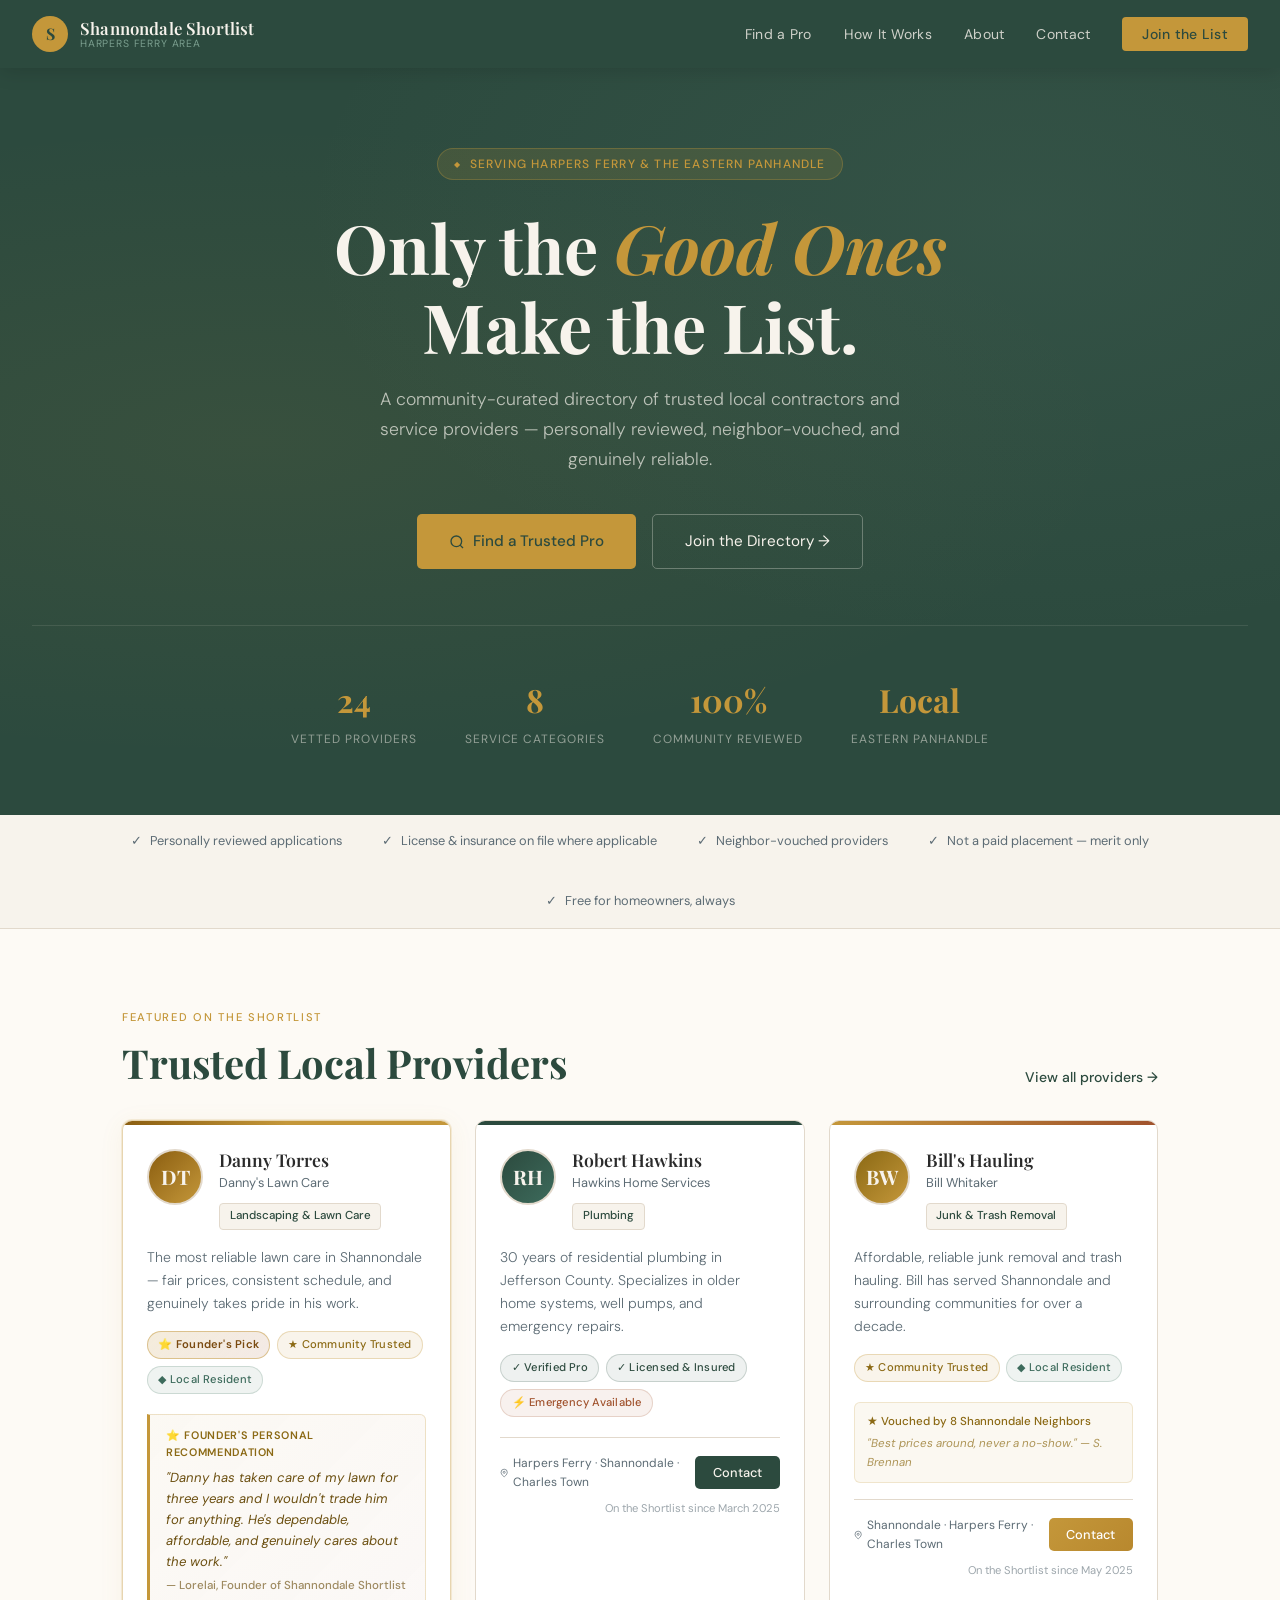
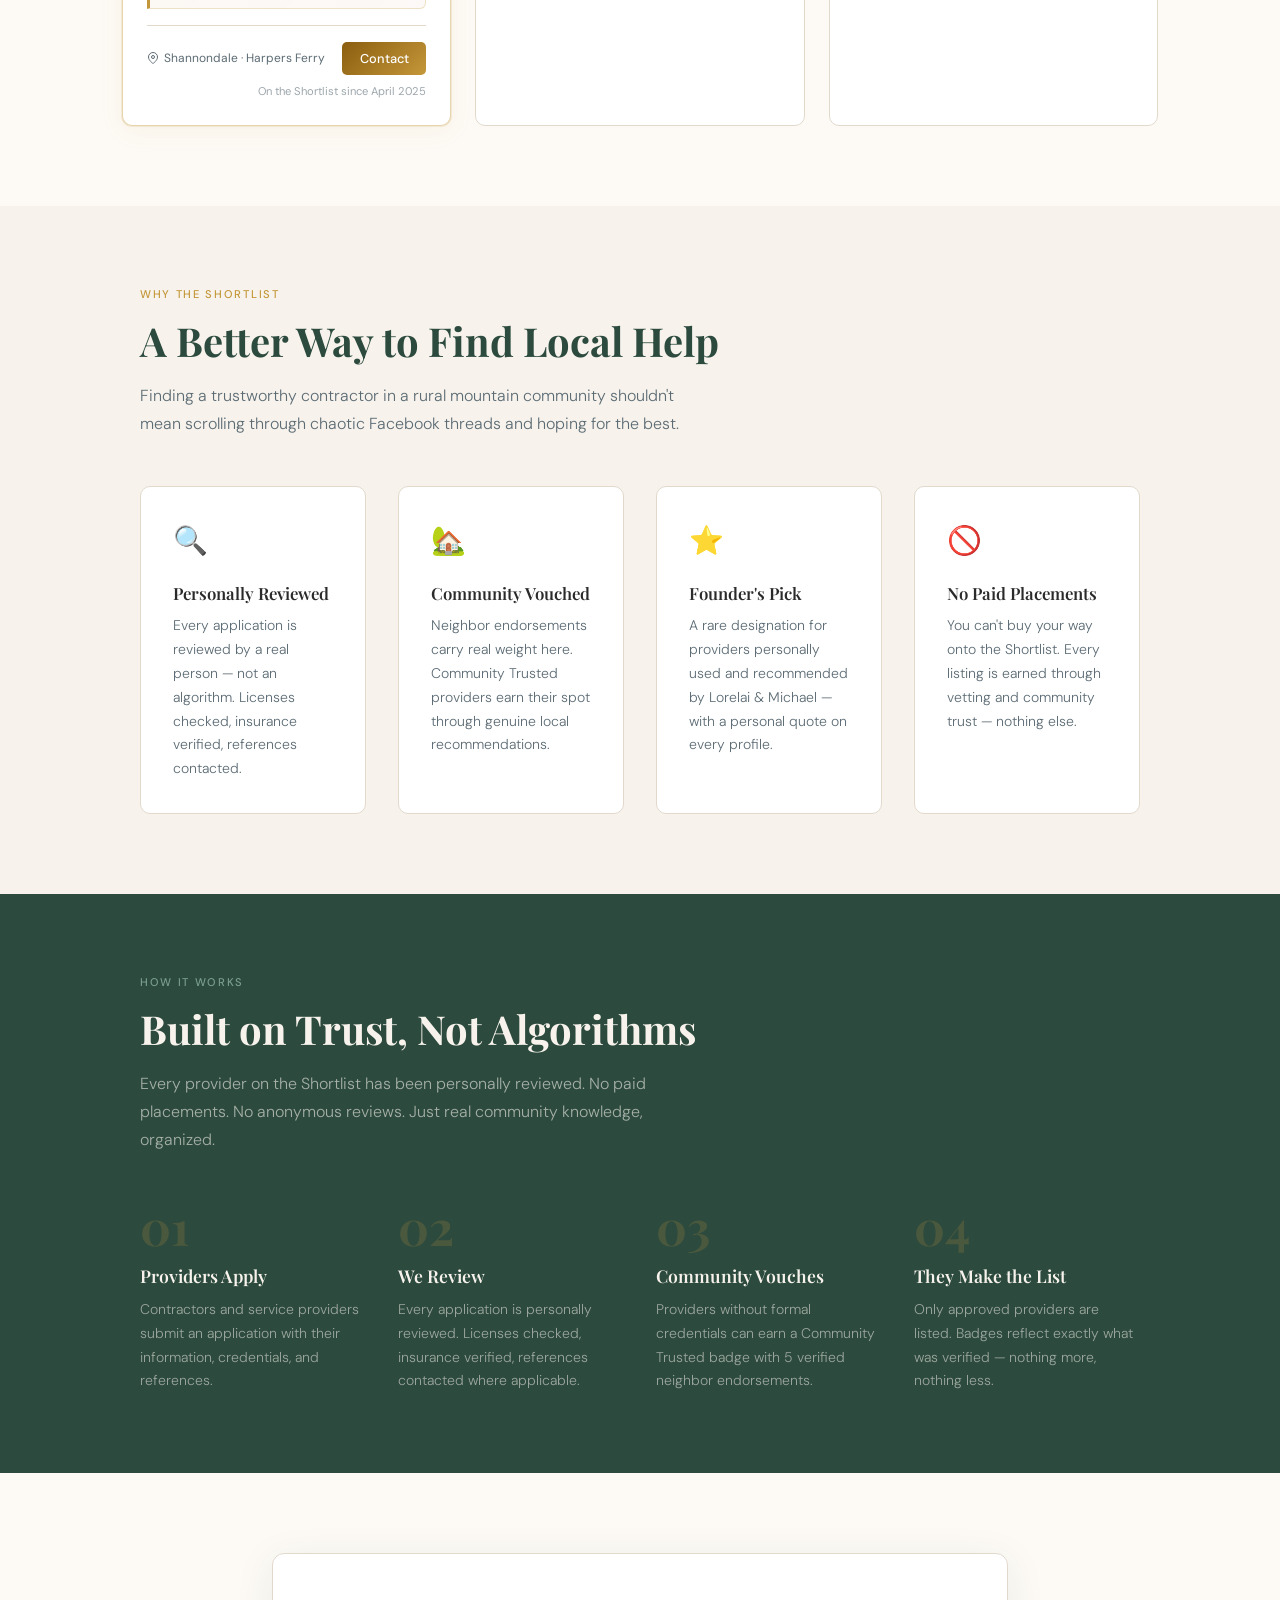
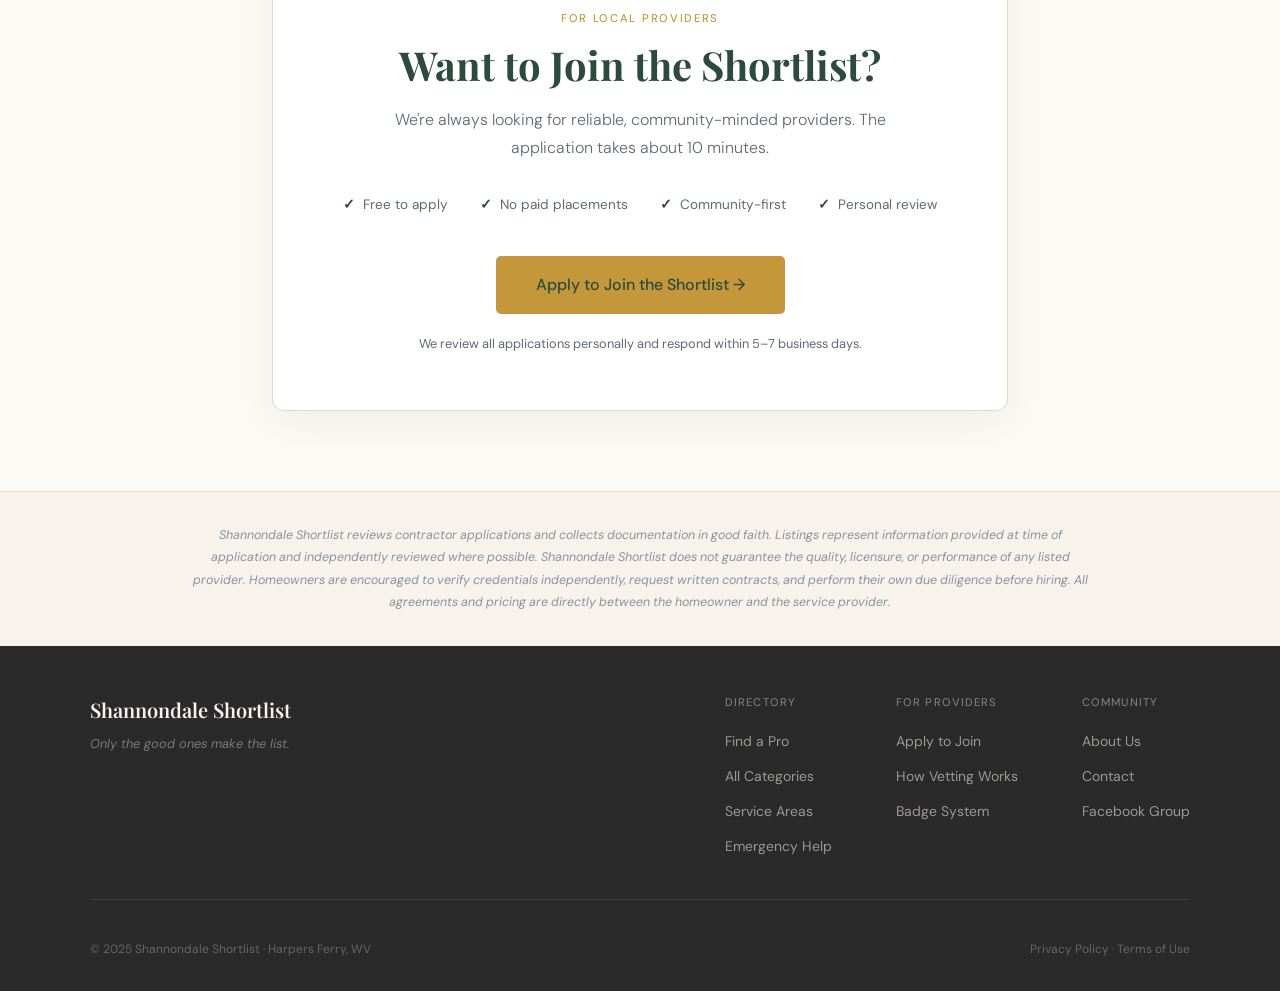
==== index.html @ 32ef2de8 "Add files via upload" ====
<!DOCTYPE html>
<html lang="en">
<head>
<meta charset="UTF-8">
<meta name="viewport" content="width=device-width, initial-scale=1.0">
<title>Shannondale Shortlist — Trusted Local Contractors & Service Providers</title>
<meta name="description" content="A community-curated directory of trusted local contractors and service providers for the Harpers Ferry, Shannondale, and Eastern Panhandle area.">
<link rel="stylesheet" href="style.css">
<style>
  /* ── HOME HERO ── */
  .hero {
    background:var(--forest);
    padding:5rem 2rem 4rem;
    text-align:center;
    position:relative; overflow:hidden;
  }
  .hero::before {
    content:''; position:absolute; inset:0;
    background:
      radial-gradient(ellipse at 20% 50%, rgba(196,151,58,0.08) 0%, transparent 60%),
      radial-gradient(ellipse at 80% 20%, rgba(122,158,142,0.1) 0%, transparent 50%);
  }
  .hero-eyebrow {
    display:inline-flex; align-items:center; gap:0.5rem;
    background:rgba(196,151,58,0.15); border:1px solid rgba(196,151,58,0.3);
    color:var(--gold); padding:0.35rem 1rem; border-radius:100px;
    font-size:0.75rem; letter-spacing:0.1em; text-transform:uppercase;
    font-weight:500; margin-bottom:1.75rem; position:relative;
  }
  .hero-eyebrow::before { content:'◆'; font-size:0.5rem; }
  .hero h1 {
    font-family:'Playfair Display',serif;
    font-size:clamp(2.5rem,6vw,4.25rem);
    color:var(--cream); line-height:1.15; font-weight:700;
    max-width:780px; margin:0 auto 1.25rem; position:relative;
  }
  .hero h1 em { font-style:italic; color:var(--gold); }
  .hero-sub {
    font-size:1.1rem; color:rgba(247,243,236,0.7);
    max-width:520px; margin:0 auto 2.5rem;
    font-weight:300; line-height:1.7; position:relative;
  }
  .hero-actions {
    display:flex; gap:1rem; justify-content:center;
    flex-wrap:wrap; position:relative;
  }
  .hero-stats {
    display:flex; justify-content:center; gap:3rem;
    margin-top:3.5rem; padding-top:3rem;
    border-top:1px solid rgba(247,243,236,0.1);
    position:relative; flex-wrap:wrap;
  }
  .hero-stat { text-align:center; }
  .hero-stat-num {
    font-family:'Playfair Display',serif;
    font-size:2rem; color:var(--gold); font-weight:700; display:block;
  }
  .hero-stat-label {
    font-size:0.75rem; color:rgba(247,243,236,0.5);
    letter-spacing:0.08em; text-transform:uppercase;
  }

  /* ── FEATURED SECTION ── */
  .featured-section { padding:5rem 2rem; max-width:1100px; margin:0 auto; }
  .featured-header  {
    display:flex; justify-content:space-between;
    align-items:flex-end; margin-bottom:2rem; flex-wrap:wrap; gap:1rem;
  }
  .featured-link {
    font-size:0.875rem; color:var(--forest);
    text-decoration:none; font-weight:500;
    display:flex; align-items:center; gap:0.3rem;
    transition:color 0.2s;
  }
  .featured-link:hover { color:var(--gold); }

  /* ── WHY SECTION ── */
  .why-section { background:var(--cream); padding:5rem 2rem; }
  .why-inner   { max-width:1000px; margin:0 auto; }
  .why-grid    {
    display:grid; grid-template-columns:repeat(auto-fit,minmax(220px,1fr));
    gap:2rem; margin-top:3rem;
  }
  .why-card {
    background:white; border-radius:10px;
    padding:2rem; border:1px solid var(--border);
    transition:all 0.2s;
  }
  .why-card:hover { transform:translateY(-2px); box-shadow:0 8px 30px var(--shadow); }
  .why-icon {
    font-size:1.75rem; margin-bottom:1rem; display:block;
  }
  .why-title {
    font-family:'Playfair Display',serif;
    font-size:1.05rem; font-weight:600;
    color:var(--charcoal); margin-bottom:0.5rem;
  }
  .why-desc { font-size:0.875rem; color:var(--slate); line-height:1.7; font-weight:300; }

  /* ── JOIN CTA ── */
  .cta-section { padding:5rem 2rem; max-width:800px; margin:0 auto; text-align:center; }
  .cta-box {
    background:white; border-radius:12px;
    padding:3.5rem; border:1.5px solid var(--border);
    box-shadow:0 8px 40px var(--shadow);
  }
  .join-features { display:flex; justify-content:center; gap:2rem; flex-wrap:wrap; margin-bottom:2.5rem; }
  .join-feature  {
    display:flex; align-items:center; gap:0.5rem;
    font-size:0.85rem; color:var(--slate);
  }
  .join-feature::before { content:'✓'; color:var(--forest); font-weight:600; }

  @media(max-width:768px){
    .hero { padding:3.5rem 1.5rem 3rem; }
    .hero-stats { gap:2rem; }
    .cta-box { padding:2rem 1.5rem; }
  }
</style>
</head>
<body>

<nav id="main-nav">
  <a href="index.html" class="nav-logo">
    <div class="nav-logo-mark">S</div>
    <div class="nav-logo-text">
      <span class="nav-logo-name">Shannondale Shortlist</span>
      <span class="nav-logo-tagline">Harpers Ferry Area</span>
    </div>
  </a>
  <ul class="nav-links">
    <li><a href="directory.html">Find a Pro</a></li>
    <li><a href="how-it-works.html">How It Works</a></li>
    <li><a href="about.html">About</a></li>
    <li><a href="contact.html">Contact</a></li>
    <li><a href="join.html" class="nav-cta">Join the List</a></li>
  </ul>
  <div class="nav-hamburger" id="hamburger">
    <span></span><span></span><span></span>
  </div>
</nav>

<!-- HERO -->
<section class="hero">
  <div class="hero-eyebrow">Serving Harpers Ferry &amp; the Eastern Panhandle</div>
  <h1 class="fade-up-1">Only the <em>Good Ones</em><br>Make the List.</h1>
  <p class="hero-sub fade-up-2">A community-curated directory of trusted local contractors and service providers — personally reviewed, neighbor-vouched, and genuinely reliable.</p>
  <div class="hero-actions fade-up-3">
    <a href="directory.html" class="btn-primary">
      <svg width="16" height="16" viewBox="0 0 24 24" fill="none" stroke="currentColor" stroke-width="2"><circle cx="11" cy="11" r="8"/><path d="m21 21-4.35-4.35"/></svg>
      Find a Trusted Pro
    </a>
    <a href="join.html" class="btn-secondary">Join the Directory →</a>
  </div>
  <div class="hero-stats fade-up-4">
    <div class="hero-stat">
      <span class="hero-stat-num">24</span>
      <span class="hero-stat-label">Vetted Providers</span>
    </div>
    <div class="hero-stat">
      <span class="hero-stat-num">8</span>
      <span class="hero-stat-label">Service Categories</span>
    </div>
    <div class="hero-stat">
      <span class="hero-stat-num">100%</span>
      <span class="hero-stat-label">Community Reviewed</span>
    </div>
    <div class="hero-stat">
      <span class="hero-stat-num">Local</span>
      <span class="hero-stat-label">Eastern Panhandle</span>
    </div>
  </div>
</section>

<!-- TRUST BAR -->
<div class="trust-bar">
  <div class="trust-item"><span>✓</span> Personally reviewed applications</div>
  <div class="trust-item"><span>✓</span> License &amp; insurance on file where applicable</div>
  <div class="trust-item"><span>✓</span> Neighbor-vouched providers</div>
  <div class="trust-item"><span>✓</span> Not a paid placement — merit only</div>
  <div class="trust-item"><span>✓</span> Free for homeowners, always</div>
</div>

<!-- FEATURED PROVIDERS -->
<section class="featured-section">
  <div class="featured-header">
    <div>
      <div class="section-label">Featured on the Shortlist</div>
      <h2 class="section-title" style="margin-bottom:0;">Trusted Local Providers</h2>
    </div>
    <a href="directory.html" class="featured-link">View all providers →</a>
  </div>

  <div class="directory-grid">

    <!-- Founder's Pick -->
    <div class="card founders-pick">
      <div class="card-tier-bar founders"></div>
      <div class="card-body">
        <div class="card-top">
          <div class="card-avatar" style="background:linear-gradient(135deg,#8B5E10,#C4973A);">DT</div>
          <div class="card-info">
            <div class="card-name">Danny Torres</div>
            <div class="card-business">Danny's Lawn Care</div>
            <span class="card-category">Landscaping &amp; Lawn Care</span>
          </div>
        </div>
        <p class="card-bio">The most reliable lawn care in Shannondale — fair prices, consistent schedule, and genuinely takes pride in his work.</p>
        <div class="card-badges">
          <span class="badge badge-founders">⭐ Founder's Pick</span>
          <span class="badge badge-community">★ Community Trusted</span>
          <span class="badge badge-local">◆ Local Resident</span>
        </div>
        <div class="founders-quote">
          <div class="founders-quote-label">⭐ Founder's Personal Recommendation</div>
          <div class="founders-quote-text">"Danny has taken care of my lawn for three years and I wouldn't trade him for anything. He's dependable, affordable, and genuinely cares about the work."</div>
          <div class="founders-quote-sig">— Lorelai, Founder of Shannondale Shortlist</div>
        </div>
        <div class="card-footer">
          <div class="card-area">
            <svg width="12" height="12" viewBox="0 0 24 24" fill="none" stroke="currentColor" stroke-width="2"><path d="M21 10c0 7-9 13-9 13s-9-6-9-13a9 9 0 0 1 18 0z"/><circle cx="12" cy="10" r="3"/></svg>
            Shannondale · Harpers Ferry
          </div>
          <button class="card-contact">Contact</button>
        </div>
        <div class="card-member">On the Shortlist since April 2025</div>
      </div>
    </div>

    <!-- Verified Pro -->
    <div class="card">
      <div class="card-tier-bar"></div>
      <div class="card-body">
        <div class="card-top">
          <div class="card-avatar" style="background:linear-gradient(135deg,#2C4A3E,#3d6b5c);">RH</div>
          <div class="card-info">
            <div class="card-name">Robert Hawkins</div>
            <div class="card-business">Hawkins Home Services</div>
            <span class="card-category">Plumbing</span>
          </div>
        </div>
        <p class="card-bio">30 years of residential plumbing in Jefferson County. Specializes in older home systems, well pumps, and emergency repairs.</p>
        <div class="card-badges">
          <span class="badge badge-verified">✓ Verified Pro</span>
          <span class="badge badge-insured">✓ Licensed &amp; Insured</span>
          <span class="badge badge-emergency">⚡ Emergency Available</span>
        </div>
        <div class="card-footer">
          <div class="card-area">
            <svg width="12" height="12" viewBox="0 0 24 24" fill="none" stroke="currentColor" stroke-width="2"><path d="M21 10c0 7-9 13-9 13s-9-6-9-13a9 9 0 0 1 18 0z"/><circle cx="12" cy="10" r="3"/></svg>
            Harpers Ferry · Shannondale · Charles Town
          </div>
          <button class="card-contact">Contact</button>
        </div>
        <div class="card-member">On the Shortlist since March 2025</div>
      </div>
    </div>

    <!-- Community Trusted -->
    <div class="card community-trusted">
      <div class="card-tier-bar community"></div>
      <div class="card-body">
        <div class="card-top">
          <div class="card-avatar" style="background:linear-gradient(135deg,#8B6914,#C4973A);">BW</div>
          <div class="card-info">
            <div class="card-name">Bill's Hauling</div>
            <div class="card-business">Bill Whitaker</div>
            <span class="card-category">Junk &amp; Trash Removal</span>
          </div>
        </div>
        <p class="card-bio">Affordable, reliable junk removal and trash hauling. Bill has served Shannondale and surrounding communities for over a decade.</p>
        <div class="card-badges">
          <span class="badge badge-community">★ Community Trusted</span>
          <span class="badge badge-local">◆ Local Resident</span>
        </div>
        <div class="vouch-block">
          <div class="vouch-count">★ Vouched by 8 Shannondale Neighbors</div>
          <div class="vouch-quote">"Best prices around, never a no-show." — S. Brennan</div>
        </div>
        <div class="card-footer">
          <div class="card-area">
            <svg width="12" height="12" viewBox="0 0 24 24" fill="none" stroke="currentColor" stroke-width="2"><path d="M21 10c0 7-9 13-9 13s-9-6-9-13a9 9 0 0 1 18 0z"/><circle cx="12" cy="10" r="3"/></svg>
            Shannondale · Harpers Ferry · Charles Town
          </div>
          <button class="card-contact">Contact</button>
        </div>
        <div class="card-member">On the Shortlist since May 2025</div>
      </div>
    </div>

  </div>
</section>

<!-- WHY THE SHORTLIST -->
<section class="why-section">
  <div class="why-inner">
    <div class="section-label">Why the Shortlist</div>
    <h2 class="section-title">A Better Way to Find Local Help</h2>
    <p class="section-sub">Finding a trustworthy contractor in a rural mountain community shouldn't mean scrolling through chaotic Facebook threads and hoping for the best.</p>
    <div class="why-grid">
      <div class="why-card">
        <span class="why-icon">🔍</span>
        <div class="why-title">Personally Reviewed</div>
        <p class="why-desc">Every application is reviewed by a real person — not an algorithm. Licenses checked, insurance verified, references contacted.</p>
      </div>
      <div class="why-card">
        <span class="why-icon">🏡</span>
        <div class="why-title">Community Vouched</div>
        <p class="why-desc">Neighbor endorsements carry real weight here. Community Trusted providers earn their spot through genuine local recommendations.</p>
      </div>
      <div class="why-card">
        <span class="why-icon">⭐</span>
        <div class="why-title">Founder's Pick</div>
        <p class="why-desc">A rare designation for providers personally used and recommended by Lorelai &amp; Michael — with a personal quote on every profile.</p>
      </div>
      <div class="why-card">
        <span class="why-icon">🚫</span>
        <div class="why-title">No Paid Placements</div>
        <p class="why-desc">You can't buy your way onto the Shortlist. Every listing is earned through vetting and community trust — nothing else.</p>
      </div>
    </div>
  </div>
</section>

<!-- HOW IT WORKS -->
<section class="how-section">
  <div class="how-inner">
    <div class="section-label">How It Works</div>
    <h2 class="section-title">Built on Trust, Not Algorithms</h2>
    <p class="section-sub">Every provider on the Shortlist has been personally reviewed. No paid placements. No anonymous reviews. Just real community knowledge, organized.</p>
    <div class="how-grid">
      <div class="how-step">
        <div class="how-num">01</div>
        <div class="how-title">Providers Apply</div>
        <p class="how-desc">Contractors and service providers submit an application with their information, credentials, and references.</p>
      </div>
      <div class="how-step">
        <div class="how-num">02</div>
        <div class="how-title">We Review</div>
        <p class="how-desc">Every application is personally reviewed. Licenses checked, insurance verified, references contacted where applicable.</p>
      </div>
      <div class="how-step">
        <div class="how-num">03</div>
        <div class="how-title">Community Vouches</div>
        <p class="how-desc">Providers without formal credentials can earn a Community Trusted badge with 5 verified neighbor endorsements.</p>
      </div>
      <div class="how-step">
        <div class="how-num">04</div>
        <div class="how-title">They Make the List</div>
        <p class="how-desc">Only approved providers are listed. Badges reflect exactly what was verified — nothing more, nothing less.</p>
      </div>
    </div>
  </div>
</section>

<!-- JOIN CTA -->
<section class="cta-section">
  <div class="cta-box">
    <div class="section-label" style="text-align:center;">For Local Providers</div>
    <h2 class="section-title" style="text-align:center;">Want to Join the Shortlist?</h2>
    <p class="section-sub" style="text-align:center; margin:0 auto 2rem;">We're always looking for reliable, community-minded providers. The application takes about 10 minutes.</p>
    <div class="join-features">
      <div class="join-feature">Free to apply</div>
      <div class="join-feature">No paid placements</div>
      <div class="join-feature">Community-first</div>
      <div class="join-feature">Personal review</div>
    </div>
    <a href="join.html" class="btn-primary" style="font-size:1rem; padding:1rem 2.5rem;">
      Apply to Join the Shortlist →
    </a>
    <p style="margin-top:1.25rem; font-size:0.8rem; color:var(--slate);">We review all applications personally and respond within 5–7 business days.</p>
  </div>
</section>

<!-- DISCLAIMER -->
<div class="disclaimer-section">
  <div class="disclaimer-inner">
    <p class="disclaimer-text">Shannondale Shortlist reviews contractor applications and collects documentation in good faith. Listings represent information provided at time of application and independently reviewed where possible. Shannondale Shortlist does not guarantee the quality, licensure, or performance of any listed provider. Homeowners are encouraged to verify credentials independently, request written contracts, and perform their own due diligence before hiring. All agreements and pricing are directly between the homeowner and the service provider.</p>
  </div>
</div>

<!-- FOOTER -->
<footer>
  <div class="footer-inner">
    <div class="footer-top">
      <div class="footer-brand">
        <div class="footer-logo-name">Shannondale Shortlist</div>
        <div class="footer-tagline">Only the good ones make the list.</div>
      </div>
      <div class="footer-links">
        <div class="footer-col">
          <h4>Directory</h4>
          <ul>
            <li><a href="directory.html">Find a Pro</a></li>
            <li><a href="directory.html">All Categories</a></li>
            <li><a href="directory.html">Service Areas</a></li>
            <li><a href="directory.html">Emergency Help</a></li>
          </ul>
        </div>
        <div class="footer-col">
          <h4>For Providers</h4>
          <ul>
            <li><a href="join.html">Apply to Join</a></li>
            <li><a href="how-it-works.html">How Vetting Works</a></li>
            <li><a href="how-it-works.html">Badge System</a></li>
          </ul>
        </div>
        <div class="footer-col">
          <h4>Community</h4>
          <ul>
            <li><a href="about.html">About Us</a></li>
            <li><a href="contact.html">Contact</a></li>
            <li><a href="https://facebook.com" target="_blank">Facebook Group</a></li>
          </ul>
        </div>
      </div>
    </div>
    <div class="footer-bottom">
      <span>© 2025 Shannondale Shortlist · Harpers Ferry, WV</span>
      <span>Privacy Policy · Terms of Use</span>
    </div>
  </div>
</footer>

<script>
  document.getElementById('hamburger').addEventListener('click', () => {
    document.getElementById('main-nav').classList.toggle('nav-mobile-open');
  });
</script>
</body>
</html>
---- style.css ----
/* ─────────────────────────────────────────
   SHANNONDALE SHORTLIST — Global Stylesheet
   ───────────────────────────────────────── */

@import url('https://fonts.googleapis.com/css2?family=Playfair+Display:ital,wght@0,400;0,600;0,700;1,400;1,600&family=DM+Sans:opsz,wght@9..40,300;9..40,400;9..40,500&display=swap');

:root {
  --forest:       #2C4A3E;
  --forest-light: #3d6b5c;
  --cream:        #F7F3EC;
  --warm-white:   #FDFAF5;
  --gold:         #C4973A;
  --gold-light:   #e8b84b;
  --charcoal:     #2A2A2A;
  --slate:        #5C6B74;
  --sage:         #7A9E8E;
  --rust:         #A0522D;
  --border:       #E2D9CC;
  --shadow:       rgba(44,74,62,0.08);
}

*, *::before, *::after { margin:0; padding:0; box-sizing:border-box; }
html { scroll-behavior:smooth; }

body {
  font-family:'DM Sans', sans-serif;
  background:var(--warm-white);
  color:var(--charcoal);
  font-size:16px;
  line-height:1.6;
}

/* ── NAV ── */
nav {
  background:var(--forest);
  padding:0 2rem;
  display:flex;
  align-items:center;
  justify-content:space-between;
  height:68px;
  position:sticky;
  top:0;
  z-index:100;
  box-shadow:0 2px 20px rgba(0,0,0,0.15);
}
.nav-logo {
  display:flex;
  align-items:center;
  gap:0.75rem;
  text-decoration:none;
}
.nav-logo-mark {
  width:36px; height:36px;
  background:var(--gold);
  border-radius:50%;
  display:flex; align-items:center; justify-content:center;
  font-family:'Playfair Display',serif;
  font-size:1rem; color:var(--forest); font-weight:700;
  flex-shrink:0;
}
.nav-logo-text { display:flex; flex-direction:column; line-height:1.1; }
.nav-logo-name {
  font-family:'Playfair Display',serif;
  font-size:1.05rem; color:var(--cream); font-weight:600; letter-spacing:0.01em;
}
.nav-logo-tagline {
  font-size:0.65rem; color:var(--sage);
  letter-spacing:0.08em; text-transform:uppercase; font-weight:400;
}
.nav-links { display:flex; align-items:center; gap:2rem; list-style:none; }
.nav-links a {
  color:rgba(247,243,236,0.8);
  text-decoration:none; font-size:0.875rem; font-weight:400;
  letter-spacing:0.02em; transition:color 0.2s;
}
.nav-links a:hover { color:var(--gold); }
.nav-links a.active { color:var(--gold); }
.nav-cta {
  background:var(--gold) !important;
  color:var(--forest) !important;
  padding:0.5rem 1.25rem;
  border-radius:4px;
  font-weight:500 !important;
  transition:background 0.2s !important;
}
.nav-cta:hover { background:var(--gold-light) !important; }
.nav-hamburger {
  display:none;
  flex-direction:column;
  gap:5px;
  cursor:pointer;
  padding:4px;
}
.nav-hamburger span {
  display:block; width:24px; height:2px;
  background:var(--cream); border-radius:2px;
  transition:all 0.3s;
}

/* ── BUTTONS ── */
.btn-primary {
  background:var(--gold); color:var(--forest);
  padding:0.875rem 2rem; border-radius:5px;
  font-weight:500; font-size:0.95rem;
  text-decoration:none; transition:all 0.2s;
  border:none; cursor:pointer;
  display:inline-flex; align-items:center; gap:0.5rem;
  font-family:'DM Sans',sans-serif;
}
.btn-primary:hover {
  background:var(--gold-light);
  transform:translateY(-1px);
  box-shadow:0 6px 20px rgba(196,151,58,0.3);
}
.btn-secondary {
  background:transparent; color:var(--cream);
  padding:0.875rem 2rem; border-radius:5px;
  font-weight:400; font-size:0.95rem;
  text-decoration:none; transition:all 0.2s;
  border:1px solid rgba(247,243,236,0.3);
  display:inline-flex; align-items:center; gap:0.5rem;
}
.btn-secondary:hover {
  border-color:rgba(247,243,236,0.6);
  background:rgba(247,243,236,0.05);
}
.btn-forest {
  background:var(--forest); color:var(--cream);
  padding:0.875rem 2rem; border-radius:5px;
  font-weight:500; font-size:0.95rem;
  text-decoration:none; transition:all 0.2s;
  border:none; cursor:pointer;
  display:inline-flex; align-items:center; gap:0.5rem;
  font-family:'DM Sans',sans-serif;
}
.btn-forest:hover { background:var(--forest-light); transform:translateY(-1px); }

/* ── PAGE HERO (inner pages) ── */
.page-hero {
  background:var(--forest);
  padding:4rem 2rem 3.5rem;
  text-align:center;
  position:relative;
  overflow:hidden;
}
.page-hero::before {
  content:'';
  position:absolute; inset:0;
  background:
    radial-gradient(ellipse at 20% 50%, rgba(196,151,58,0.08) 0%, transparent 60%),
    radial-gradient(ellipse at 80% 20%, rgba(122,158,142,0.1) 0%, transparent 50%);
}
.page-hero-eyebrow {
  display:inline-flex; align-items:center; gap:0.5rem;
  background:rgba(196,151,58,0.15);
  border:1px solid rgba(196,151,58,0.3);
  color:var(--gold);
  padding:0.35rem 1rem; border-radius:100px;
  font-size:0.75rem; letter-spacing:0.1em;
  text-transform:uppercase; font-weight:500;
  margin-bottom:1.25rem; position:relative;
}
.page-hero h1 {
  font-family:'Playfair Display',serif;
  font-size:clamp(2rem,5vw,3.25rem);
  color:var(--cream); line-height:1.2;
  font-weight:700; position:relative;
  margin-bottom:1rem;
}
.page-hero h1 em { font-style:italic; color:var(--gold); }
.page-hero p {
  font-size:1.05rem; color:rgba(247,243,236,0.7);
  max-width:520px; margin:0 auto;
  font-weight:300; line-height:1.75;
  position:relative;
}

/* ── SECTION SHARED ── */
.section-label {
  font-size:0.7rem; letter-spacing:0.15em;
  text-transform:uppercase; color:var(--gold);
  font-weight:500; margin-bottom:0.75rem;
}
.section-title {
  font-family:'Playfair Display',serif;
  font-size:clamp(1.75rem,4vw,2.5rem);
  color:var(--forest); line-height:1.25;
  font-weight:700; margin-bottom:1rem;
}
.section-sub {
  font-size:1rem; color:var(--slate);
  max-width:560px; line-height:1.75; font-weight:300;
}

/* ── TRUST BAR ── */
.trust-bar {
  background:var(--cream);
  border-bottom:1px solid var(--border);
  padding:1rem 2rem;
  display:flex; justify-content:center;
  gap:2.5rem; flex-wrap:wrap;
}
.trust-item {
  display:flex; align-items:center; gap:0.5rem;
  font-size:0.8rem; color:var(--slate); font-weight:400;
}

/* ── BADGES ── */
.badge {
  display:inline-flex; align-items:center; gap:0.3rem;
  padding:0.25rem 0.65rem; border-radius:100px;
  font-size:0.7rem; font-weight:500;
  letter-spacing:0.02em; white-space:nowrap;
}
.badge-verified   { background:rgba(44,74,62,0.08);   color:var(--forest);  border:1px solid rgba(44,74,62,0.2); }
.badge-insured    { background:rgba(44,74,62,0.08);   color:var(--forest);  border:1px solid rgba(44,74,62,0.2); }
.badge-community  { background:rgba(196,151,58,0.1);  color:#8B6914;        border:1px solid rgba(196,151,58,0.3); }
.badge-local      { background:rgba(122,158,142,0.12);color:#3d6b5c;        border:1px solid rgba(122,158,142,0.3); }
.badge-responsive { background:rgba(100,149,180,0.1); color:#2c5f7a;        border:1px solid rgba(100,149,180,0.25); }
.badge-emergency  { background:rgba(160,82,45,0.08);  color:var(--rust);    border:1px solid rgba(160,82,45,0.2); }
.badge-founders   {
  background:linear-gradient(135deg,rgba(196,151,58,0.18),rgba(160,82,45,0.12));
  color:#7a4a10; border:1px solid rgba(196,151,58,0.5); font-weight:600;
}

/* ── PROVIDER CARDS ── */
.card {
  background:white; border-radius:10px;
  border:1px solid var(--border); overflow:hidden;
  transition:all 0.25s; position:relative;
}
.card:hover {
  transform:translateY(-3px);
  box-shadow:0 12px 40px var(--shadow);
  border-color:rgba(44,74,62,0.2);
}
.card-tier-bar          { height:4px; background:var(--forest); }
.card-tier-bar.community{ background:linear-gradient(90deg,var(--gold),var(--rust)); }
.card-tier-bar.founders { background:linear-gradient(90deg,#8B5E10,var(--gold),#C4973A); }

.card.founders-pick {
  border-color:rgba(196,151,58,0.4);
  box-shadow:0 0 0 1px rgba(196,151,58,0.15), 0 4px 24px rgba(196,151,58,0.08);
}
.card.founders-pick:hover {
  box-shadow:0 0 0 1px rgba(196,151,58,0.3), 0 12px 40px rgba(196,151,58,0.15);
  border-color:rgba(196,151,58,0.5);
}
.card.founders-pick .card-contact {
  background:linear-gradient(135deg,#8B5E10,var(--gold)); color:white;
}
.card.founders-pick .card-contact:hover {
  background:linear-gradient(135deg,var(--gold),var(--gold-light));
}
.card.community-trusted .card-contact {
  background:linear-gradient(135deg,var(--gold),#b8882e); color:white;
}
.card.community-trusted .card-contact:hover {
  background:linear-gradient(135deg,var(--gold-light),var(--gold));
}

.card-body   { padding:1.5rem; }
.card-top    { display:flex; gap:1rem; margin-bottom:1rem; }
.card-avatar {
  width:56px; height:56px; border-radius:50%;
  background:var(--forest);
  display:flex; align-items:center; justify-content:center;
  font-family:'Playfair Display',serif;
  font-size:1.25rem; color:var(--cream); font-weight:700;
  flex-shrink:0; border:2px solid var(--border);
}
.card-info   { flex:1; min-width:0; }
.card-name   {
  font-family:'Playfair Display',serif;
  font-size:1.1rem; font-weight:600;
  color:var(--charcoal); margin-bottom:0.15rem; line-height:1.2;
}
.card-business { font-size:0.8rem; color:var(--slate); margin-bottom:0.5rem; }
.card-category {
  display:inline-block;
  background:var(--cream); color:var(--forest);
  padding:0.2rem 0.6rem; border-radius:4px;
  font-size:0.72rem; font-weight:500;
  border:1px solid var(--border);
}
.card-bio {
  font-size:0.875rem; color:var(--slate);
  line-height:1.65; margin-bottom:1rem; font-weight:300;
}
.card-badges { display:flex; flex-wrap:wrap; gap:0.4rem; margin-bottom:1.25rem; }
.card-footer {
  display:flex; justify-content:space-between; align-items:center;
  padding-top:1rem; border-top:1px solid var(--border); gap:0.75rem;
}
.card-area {
  font-size:0.75rem; color:var(--slate);
  display:flex; align-items:center; gap:0.3rem;
}
.card-contact {
  background:var(--forest); color:var(--cream);
  padding:0.5rem 1.1rem; border-radius:5px;
  font-size:0.8rem; font-weight:500;
  text-decoration:none; transition:all 0.2s;
  white-space:nowrap; border:none; cursor:pointer;
  font-family:'DM Sans',sans-serif;
}
.card-contact:hover { background:var(--forest-light); }
.card-member {
  font-size:0.7rem; color:rgba(92,107,116,0.6);
  margin-top:0.5rem; text-align:right;
}

/* Founder quote block on card */
.founders-quote {
  background:linear-gradient(135deg,rgba(196,151,58,0.06),rgba(160,82,45,0.04));
  border:1px solid rgba(196,151,58,0.25);
  border-left:3px solid var(--gold);
  border-radius:0 6px 6px 0;
  padding:0.75rem 1rem; margin-bottom:1rem;
}
.founders-quote-label {
  font-size:0.68rem; color:#8B6914; font-weight:600;
  letter-spacing:0.06em; text-transform:uppercase; margin-bottom:0.35rem;
}
.founders-quote-text {
  font-size:0.82rem; color:#6b4f10;
  font-style:italic; line-height:1.6;
}
.founders-quote-sig {
  font-size:0.72rem; color:rgba(107,79,16,0.65);
  margin-top:0.35rem; font-weight:500;
}

/* Vouch block on card */
.vouch-block {
  background:rgba(196,151,58,0.07);
  border:1px solid rgba(196,151,58,0.2);
  border-radius:6px; padding:0.6rem 0.75rem; margin-bottom:1rem;
}
.vouch-count { font-size:0.72rem; color:#8B6914; font-weight:500; margin-bottom:0.25rem; }
.vouch-quote { font-size:0.72rem; color:rgba(139,105,20,0.7); font-style:italic; }

/* ── DIRECTORY GRID ── */
.directory-grid {
  display:grid;
  grid-template-columns:repeat(auto-fill, minmax(320px,1fr));
  gap:1.5rem;
}

/* ── HOW IT WORKS ── */
.how-section { background:var(--forest); padding:5rem 2rem; }
.how-inner { max-width:1000px; margin:0 auto; }
.how-section .section-label { color:var(--sage); }
.how-section .section-title { color:var(--cream); }
.how-section .section-sub   { color:rgba(247,243,236,0.6); }
.how-grid {
  display:grid;
  grid-template-columns:repeat(auto-fit,minmax(200px,1fr));
  gap:2rem; margin-top:3rem;
}
.how-num {
  font-family:'Playfair Display',serif;
  font-size:3rem; color:rgba(196,151,58,0.2);
  font-weight:700; line-height:1; margin-bottom:0.75rem;
}
.how-title {
  font-family:'Playfair Display',serif;
  font-size:1.1rem; color:var(--cream);
  font-weight:600; margin-bottom:0.5rem;
}
.how-desc { font-size:0.875rem; color:rgba(247,243,236,0.55); line-height:1.7; font-weight:300; }

/* ── TIERS ── */
.tiers-section { padding:5rem 2rem; background:var(--cream); }
.tiers-inner   { max-width:1000px; margin:0 auto; }
.tiers-grid    {
  display:grid;
  grid-template-columns:repeat(auto-fit,minmax(240px,1fr));
  gap:1.5rem; margin-top:3rem;
}
.tier-card {
  background:white; border-radius:10px;
  padding:2rem; border:1.5px solid var(--border);
  position:relative; overflow:hidden;
}
.tier-card::before {
  content:''; position:absolute;
  top:0; left:0; right:0; height:4px;
}
.tier-card.verified::before  { background:var(--forest); }
.tier-card.community::before { background:linear-gradient(90deg,var(--gold),var(--rust)); }
.tier-card.founders-tier     { border-color:rgba(196,151,58,0.35); }
.tier-card.founders-tier::before { background:linear-gradient(90deg,#8B5E10,var(--gold),#C4973A); }
.tier-icon {
  width:44px; height:44px; border-radius:50%;
  display:flex; align-items:center; justify-content:center;
  font-size:1.25rem; margin-bottom:1.25rem;
}
.tier-icon.v { background:rgba(44,74,62,0.1); }
.tier-icon.c { background:rgba(196,151,58,0.12); }
.tier-icon.f { background:linear-gradient(135deg,rgba(196,151,58,0.15),rgba(160,82,45,0.1)); }
.tier-title {
  font-family:'Playfair Display',serif;
  font-size:1.25rem; font-weight:600;
  color:var(--charcoal); margin-bottom:0.5rem;
}
.tier-desc  { font-size:0.875rem; color:var(--slate); line-height:1.7; margin-bottom:1.25rem; font-weight:300; }
.tier-list  { list-style:none; display:flex; flex-direction:column; gap:0.5rem; }
.tier-list li {
  font-size:0.8rem; color:var(--slate);
  display:flex; align-items:flex-start; gap:0.5rem; line-height:1.5;
}
.tier-list li::before { content:'✓'; color:var(--forest); font-weight:600; flex-shrink:0; margin-top:0.05rem; }
.tier-card.community .tier-list li::before { color:var(--gold); }
.tier-card.founders-tier .tier-list li::before { color:#8B5E10; }

/* ── DISCLAIMER ── */
.disclaimer-section { background:var(--cream); border-top:1px solid var(--border); padding:2rem; }
.disclaimer-inner   { max-width:900px; margin:0 auto; text-align:center; }
.disclaimer-text    { font-size:0.78rem; color:rgba(92,107,116,0.7); line-height:1.8; font-style:italic; }

/* ── FOOTER ── */
footer { background:var(--charcoal); color:rgba(247,243,236,0.6); padding:3rem 2rem 2rem; }
.footer-inner { max-width:1100px; margin:0 auto; }
.footer-top {
  display:flex; justify-content:space-between;
  align-items:flex-start; gap:3rem; flex-wrap:wrap;
  margin-bottom:2.5rem; padding-bottom:2.5rem;
  border-bottom:1px solid rgba(247,243,236,0.1);
}
.footer-logo-name {
  font-family:'Playfair Display',serif;
  font-size:1.25rem; color:var(--cream); font-weight:600; margin-bottom:0.5rem;
}
.footer-tagline { font-size:0.8rem; color:rgba(247,243,236,0.4); font-style:italic; }
.footer-links   { display:flex; gap:4rem; flex-wrap:wrap; }
.footer-col h4  {
  font-size:0.7rem; letter-spacing:0.1em;
  text-transform:uppercase; color:rgba(247,243,236,0.4);
  margin-bottom:1rem; font-weight:500;
}
.footer-col ul  { list-style:none; display:flex; flex-direction:column; gap:0.6rem; }
.footer-col a   { color:rgba(247,243,236,0.55); text-decoration:none; font-size:0.875rem; transition:color 0.2s; }
.footer-col a:hover { color:var(--gold); }
.footer-bottom  {
  display:flex; justify-content:space-between;
  align-items:center; flex-wrap:wrap; gap:1rem;
  font-size:0.75rem; color:rgba(247,243,236,0.3);
}

/* ── FORMS ── */
.form-group { margin-bottom:1.5rem; }
.form-label {
  display:block; font-size:0.85rem; font-weight:500;
  color:var(--charcoal); margin-bottom:0.5rem;
}
.form-label span { color:var(--rust); margin-left:2px; }
.form-input, .form-select, .form-textarea {
  width:100%; padding:0.875rem 1.25rem;
  border:1.5px solid var(--border); border-radius:6px;
  font-family:'DM Sans',sans-serif; font-size:0.95rem;
  color:var(--charcoal); background:white; outline:none;
  transition:border-color 0.2s;
}
.form-input:focus, .form-select:focus, .form-textarea:focus { border-color:var(--forest); }
.form-textarea { resize:vertical; min-height:120px; line-height:1.6; }
.form-select {
  appearance:none;
  background-image:url("data:image/svg+xml,%3Csvg xmlns='http://www.w3.org/2000/svg' width='12' height='12' viewBox='0 0 12 12'%3E%3Cpath fill='%235C6B74' d='M6 8L1 3h10z'/%3E%3C/svg%3E");
  background-repeat:no-repeat; background-position:right 1rem center;
  padding-right:2.5rem; cursor:pointer;
}
.form-hint { font-size:0.78rem; color:var(--slate); margin-top:0.4rem; line-height:1.5; }
.form-row  { display:grid; grid-template-columns:1fr 1fr; gap:1rem; }
@media(max-width:600px){ .form-row { grid-template-columns:1fr; } }
.form-section-title {
  font-family:'Playfair Display',serif;
  font-size:1.15rem; color:var(--forest);
  font-weight:600; margin-bottom:1.5rem;
  padding-bottom:0.75rem; border-bottom:1px solid var(--border);
}

/* ── SEARCH ── */
.search-section { background:var(--cream); border-bottom:1px solid var(--border); padding:2.5rem 2rem; }
.search-inner   { max-width:900px; margin:0 auto; }
.search-label   {
  font-size:0.75rem; letter-spacing:0.1em;
  text-transform:uppercase; color:var(--slate);
  font-weight:500; margin-bottom:1rem; display:block;
}
.search-row     { display:flex; gap:0.75rem; flex-wrap:wrap; }
.search-input   {
  flex:1; min-width:200px; padding:0.875rem 1.25rem;
  border:1.5px solid var(--border); border-radius:6px;
  font-family:'DM Sans',sans-serif; font-size:0.95rem;
  color:var(--charcoal); background:white; outline:none;
  transition:border-color 0.2s;
}
.search-input:focus { border-color:var(--forest); }
.search-select  {
  padding:0.875rem 1.25rem; border:1.5px solid var(--border);
  border-radius:6px; font-family:'DM Sans',sans-serif;
  font-size:0.95rem; color:var(--charcoal); background:white;
  outline:none; cursor:pointer; min-width:180px;
  transition:border-color 0.2s; appearance:none;
  background-image:url("data:image/svg+xml,%3Csvg xmlns='http://www.w3.org/2000/svg' width='12' height='12' viewBox='0 0 12 12'%3E%3Cpath fill='%235C6B74' d='M6 8L1 3h10z'/%3E%3C/svg%3E");
  background-repeat:no-repeat; background-position:right 1rem center; padding-right:2.5rem;
}
.search-select:focus { border-color:var(--forest); }
.search-btn {
  background:var(--forest); color:var(--cream);
  padding:0.875rem 1.75rem; border-radius:6px; border:none;
  font-family:'DM Sans',sans-serif; font-size:0.95rem;
  font-weight:500; cursor:pointer; transition:all 0.2s; white-space:nowrap;
}
.search-btn:hover { background:var(--forest-light); }
.category-pills { display:flex; gap:0.5rem; margin-top:1rem; flex-wrap:wrap; }
.pill {
  padding:0.375rem 0.875rem; border-radius:100px;
  font-size:0.8rem; border:1px solid var(--border);
  background:white; color:var(--slate);
  cursor:pointer; transition:all 0.2s; white-space:nowrap;
  font-family:'DM Sans',sans-serif;
}
.pill:hover, .pill.active { background:var(--forest); color:var(--cream); border-color:var(--forest); }

/* ── ANIMATIONS ── */
@keyframes fadeUp {
  from { opacity:0; transform:translateY(20px); }
  to   { opacity:1; transform:translateY(0); }
}
.fade-up-1 { animation:fadeUp 0.6s 0.0s ease both; }
.fade-up-2 { animation:fadeUp 0.6s 0.1s ease both; }
.fade-up-3 { animation:fadeUp 0.6s 0.2s ease both; }
.fade-up-4 { animation:fadeUp 0.6s 0.3s ease both; }
.fade-up-5 { animation:fadeUp 0.6s 0.4s ease both; }

/* ── MOBILE ── */
@media(max-width:768px){
  .nav-links    { display:none; }
  .nav-hamburger{ display:flex; }
  .nav-mobile-open .nav-links {
    display:flex; flex-direction:column;
    position:absolute; top:68px; left:0; right:0;
    background:var(--forest); padding:1.5rem 2rem; gap:1.25rem;
    box-shadow:0 8px 24px rgba(0,0,0,0.2);
  }
  .directory-grid { grid-template-columns:1fr; }
  .footer-links   { gap:2rem; }
  .page-hero      { padding:3rem 1.5rem 2.5rem; }
}
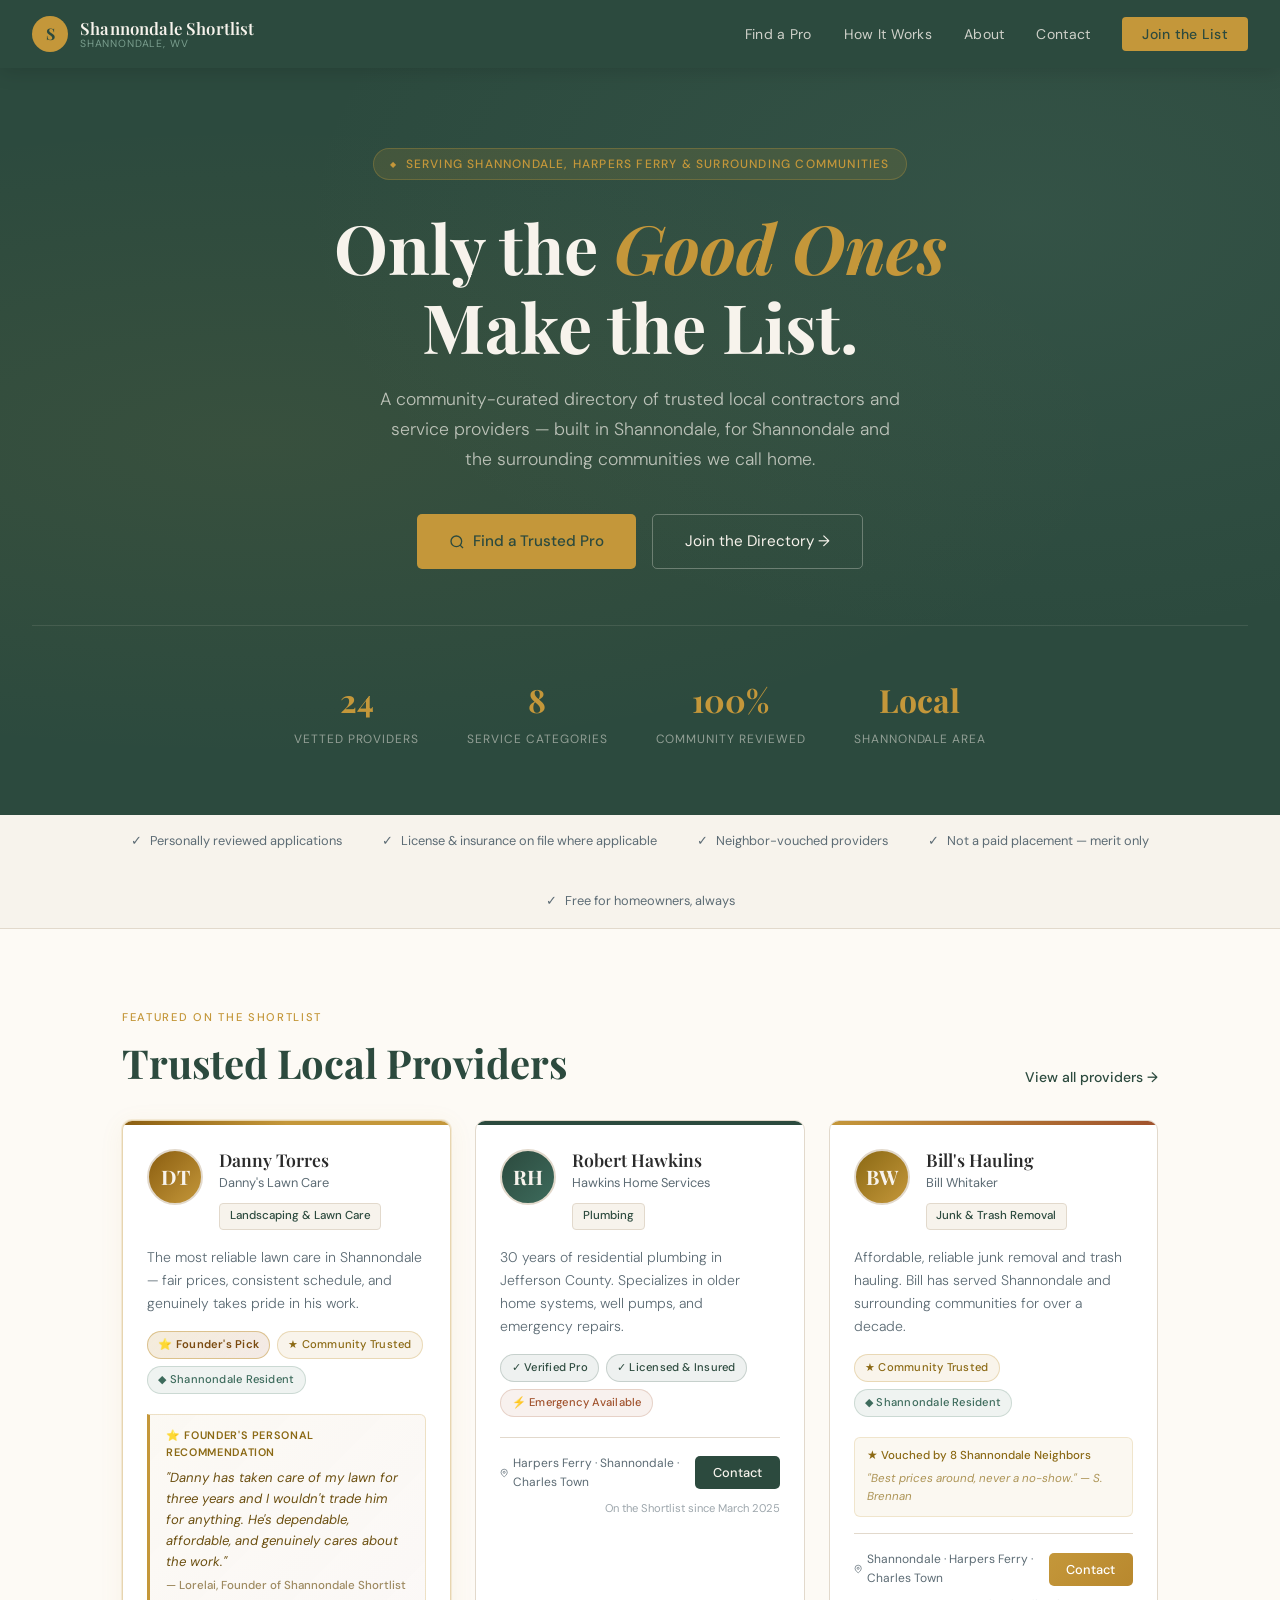
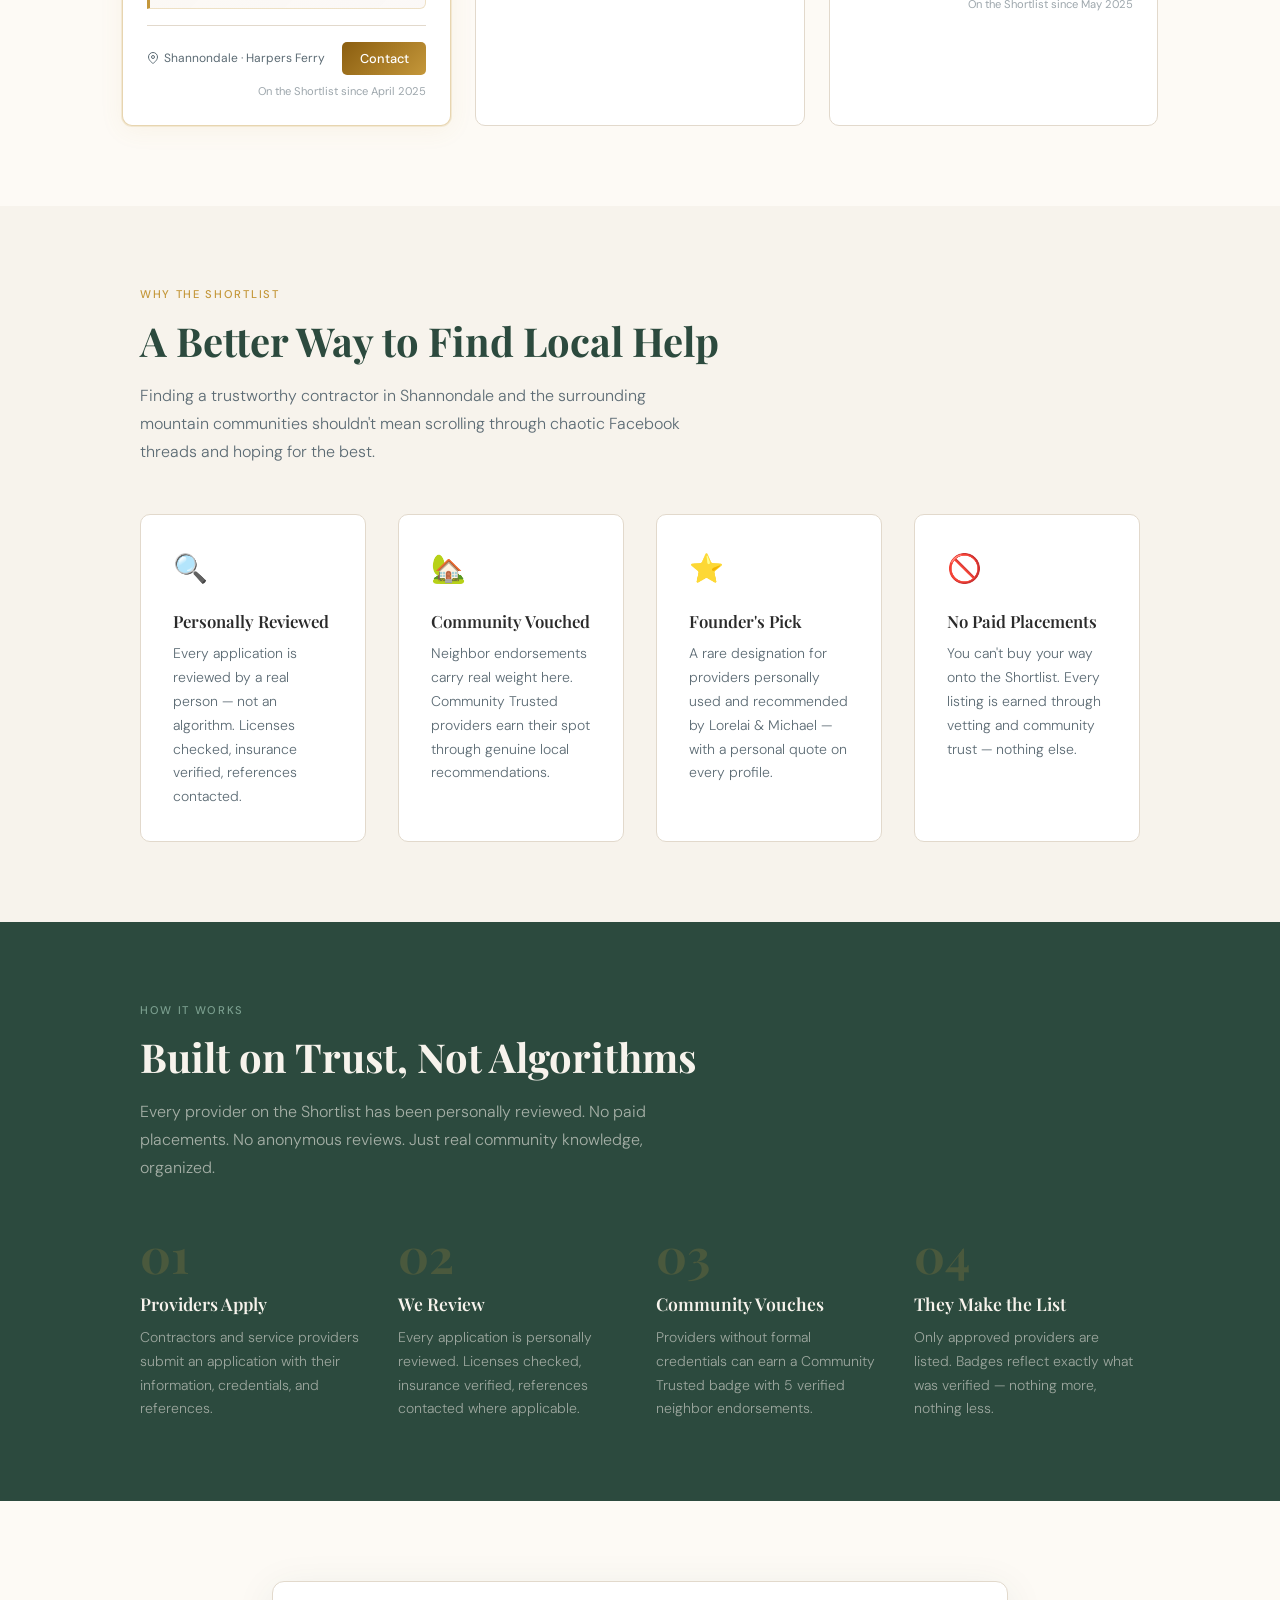
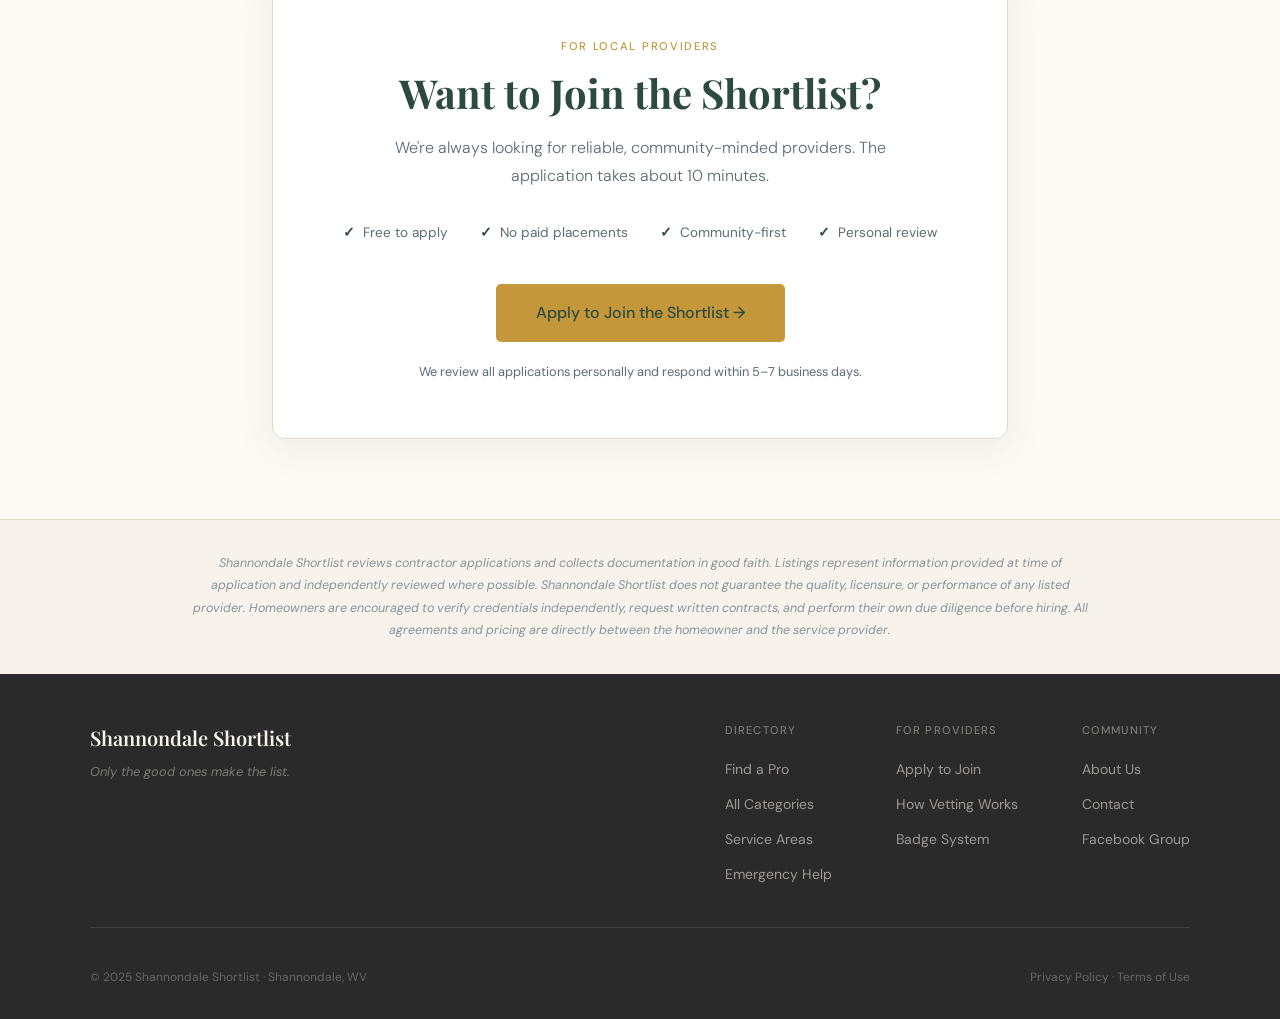
==== commit 85c56981: "Add files via upload" ====
--- a/index.html
+++ b/index.html
@@ -4,7 +4,7 @@
 <meta charset="UTF-8">
 <meta name="viewport" content="width=device-width, initial-scale=1.0">
 <title>Shannondale Shortlist — Trusted Local Contractors & Service Providers</title>
-<meta name="description" content="A community-curated directory of trusted local contractors and service providers for the Harpers Ferry, Shannondale, and Eastern Panhandle area.">
+<meta name="description" content="A community-curated directory of trusted local contractors and service providers for Shannondale, Harpers Ferry, Charles Town, Shepherdstown, and surrounding West Virginia communities.">
 <link rel="stylesheet" href="style.css">
 <style>
   /* ── HOME HERO ── */
@@ -125,7 +125,7 @@
     <div class="nav-logo-mark">S</div>
     <div class="nav-logo-text">
       <span class="nav-logo-name">Shannondale Shortlist</span>
-      <span class="nav-logo-tagline">Harpers Ferry Area</span>
+      <span class="nav-logo-tagline">Shannondale, WV</span>
     </div>
   </a>
   <ul class="nav-links">
@@ -142,9 +142,9 @@
 
 <!-- HERO -->
 <section class="hero">
-  <div class="hero-eyebrow">Serving Harpers Ferry &amp; the Eastern Panhandle</div>
+  <div class="hero-eyebrow">Serving Shannondale, Harpers Ferry &amp; Surrounding Communities</div>
   <h1 class="fade-up-1">Only the <em>Good Ones</em><br>Make the List.</h1>
-  <p class="hero-sub fade-up-2">A community-curated directory of trusted local contractors and service providers — personally reviewed, neighbor-vouched, and genuinely reliable.</p>
+  <p class="hero-sub fade-up-2">A community-curated directory of trusted local contractors and service providers — built in Shannondale, for Shannondale and the surrounding communities we call home.</p>
   <div class="hero-actions fade-up-3">
     <a href="directory.html" class="btn-primary">
       <svg width="16" height="16" viewBox="0 0 24 24" fill="none" stroke="currentColor" stroke-width="2"><circle cx="11" cy="11" r="8"/><path d="m21 21-4.35-4.35"/></svg>
@@ -167,7 +167,7 @@
     </div>
     <div class="hero-stat">
       <span class="hero-stat-num">Local</span>
-      <span class="hero-stat-label">Eastern Panhandle</span>
+      <span class="hero-stat-label">Shannondale area</span>
     </div>
   </div>
 </section>
@@ -209,7 +209,7 @@
         <div class="card-badges">
           <span class="badge badge-founders">⭐ Founder's Pick</span>
           <span class="badge badge-community">★ Community Trusted</span>
-          <span class="badge badge-local">◆ Local Resident</span>
+          <span class="badge badge-local">◆ Shannondale Resident</span>
         </div>
         <div class="founders-quote">
           <div class="founders-quote-label">⭐ Founder's Personal Recommendation</div>
@@ -271,7 +271,7 @@
         <p class="card-bio">Affordable, reliable junk removal and trash hauling. Bill has served Shannondale and surrounding communities for over a decade.</p>
         <div class="card-badges">
           <span class="badge badge-community">★ Community Trusted</span>
-          <span class="badge badge-local">◆ Local Resident</span>
+          <span class="badge badge-local">◆ Shannondale Resident</span>
         </div>
         <div class="vouch-block">
           <div class="vouch-count">★ Vouched by 8 Shannondale Neighbors</div>
@@ -296,7 +296,7 @@
   <div class="why-inner">
     <div class="section-label">Why the Shortlist</div>
     <h2 class="section-title">A Better Way to Find Local Help</h2>
-    <p class="section-sub">Finding a trustworthy contractor in a rural mountain community shouldn't mean scrolling through chaotic Facebook threads and hoping for the best.</p>
+    <p class="section-sub">Finding a trustworthy contractor in Shannondale and the surrounding mountain communities shouldn't mean scrolling through chaotic Facebook threads and hoping for the best.</p>
     <div class="why-grid">
       <div class="why-card">
         <span class="why-icon">🔍</span>
@@ -416,7 +416,7 @@
       </div>
     </div>
     <div class="footer-bottom">
-      <span>© 2025 Shannondale Shortlist · Harpers Ferry, WV</span>
+      <span>© 2025 Shannondale Shortlist · Shannondale, WV</span>
       <span>Privacy Policy · Terms of Use</span>
     </div>
   </div>
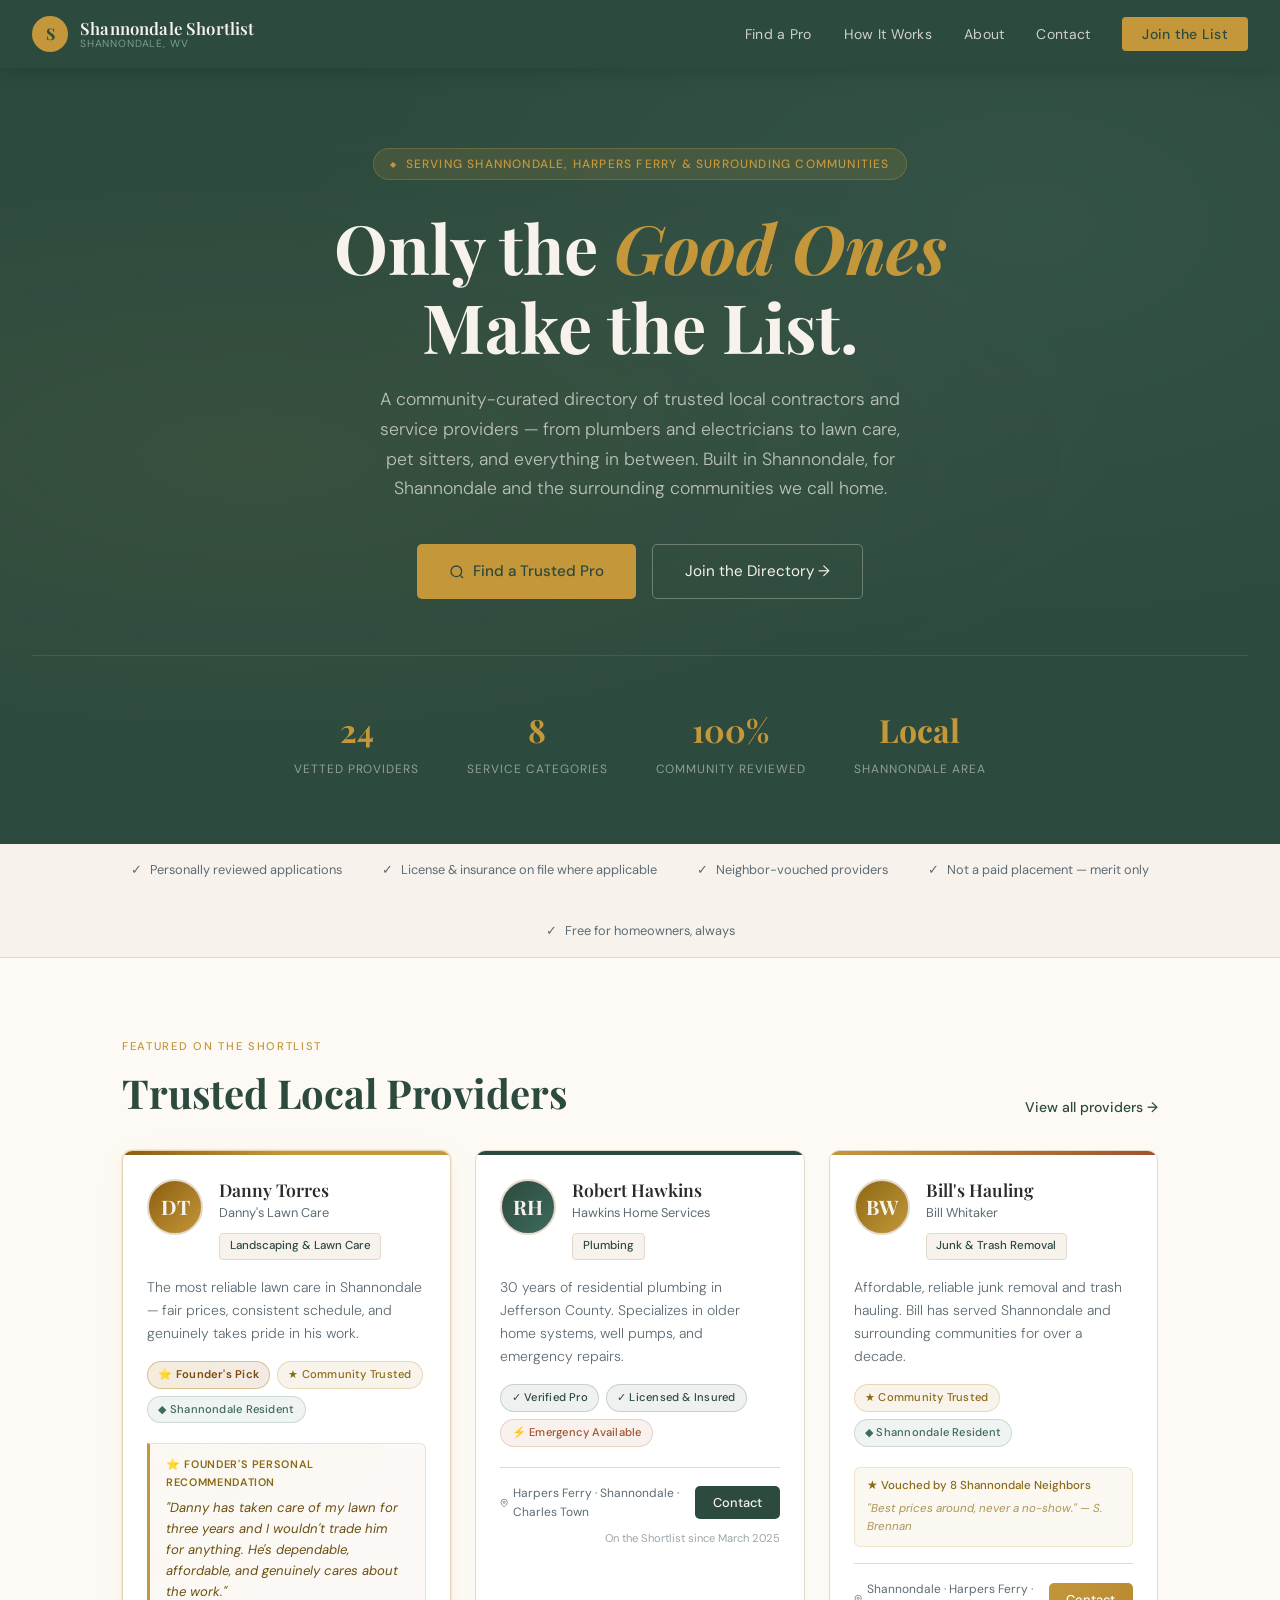
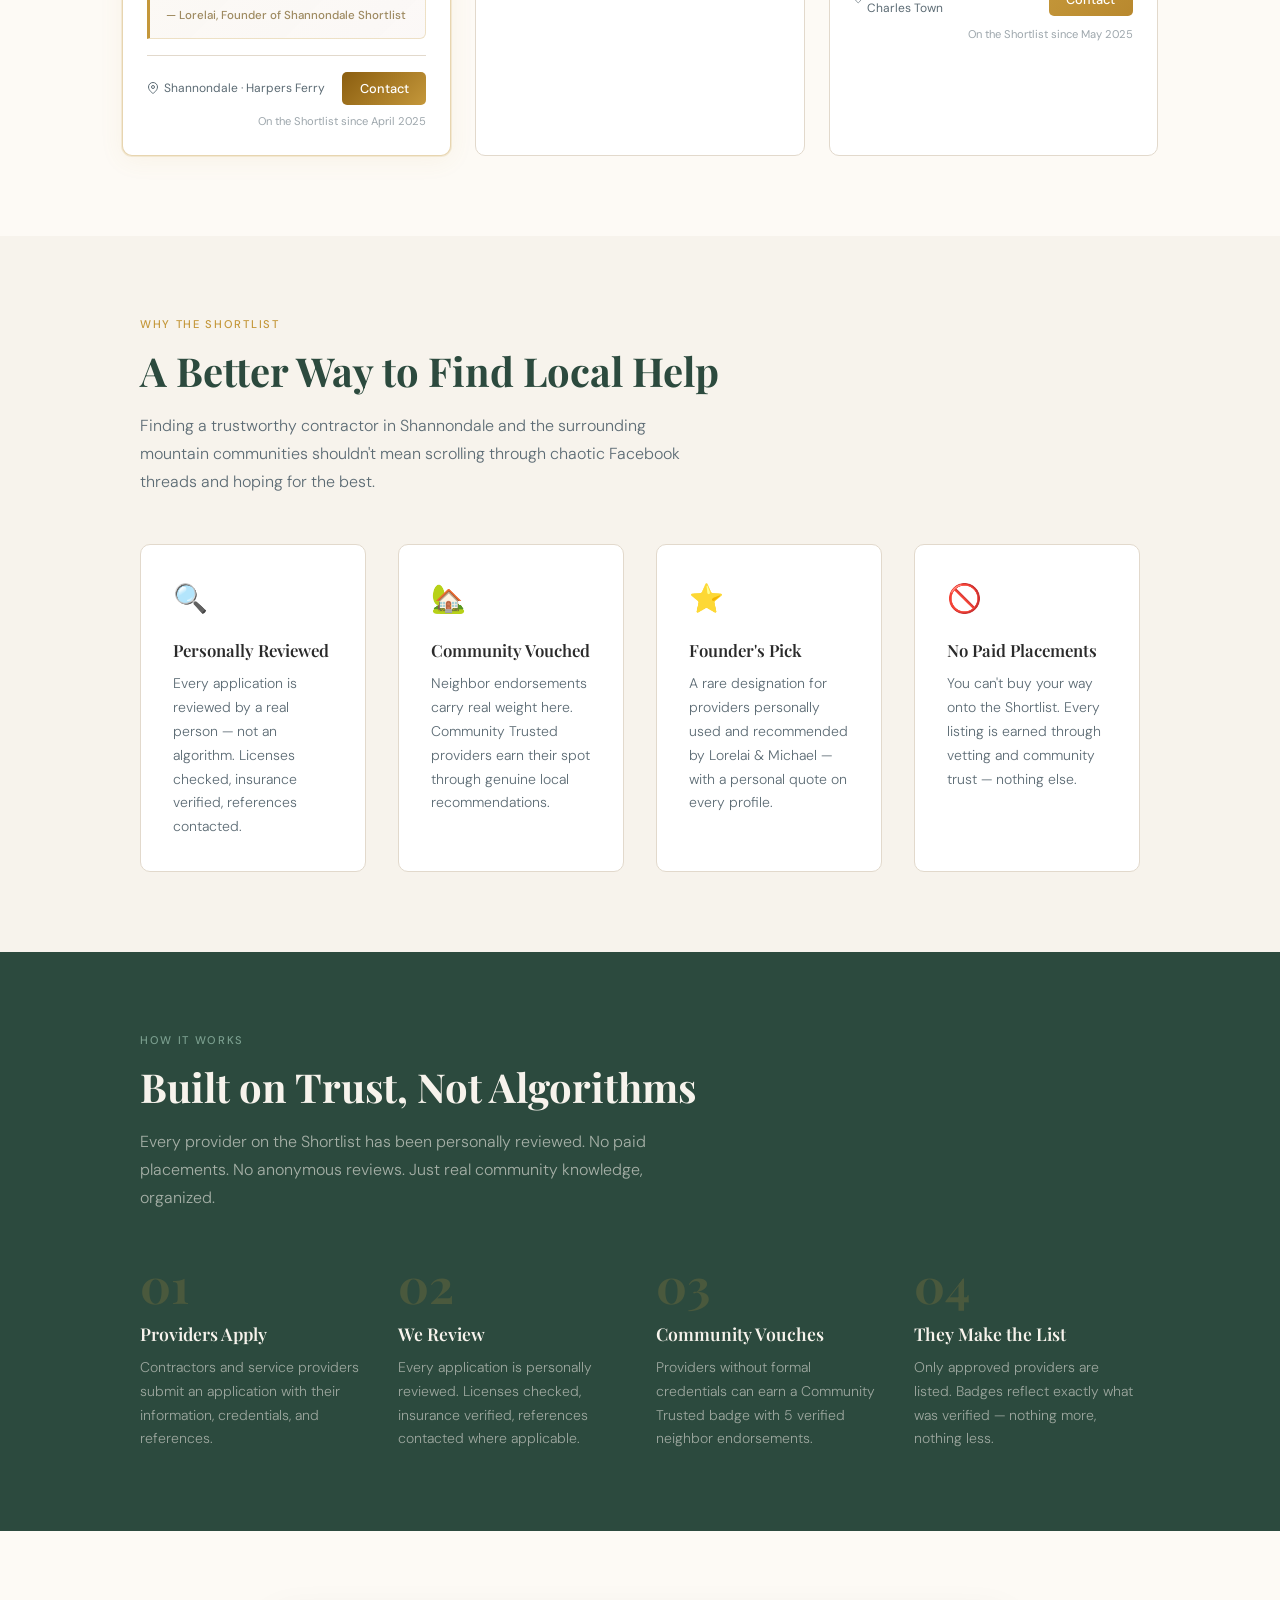
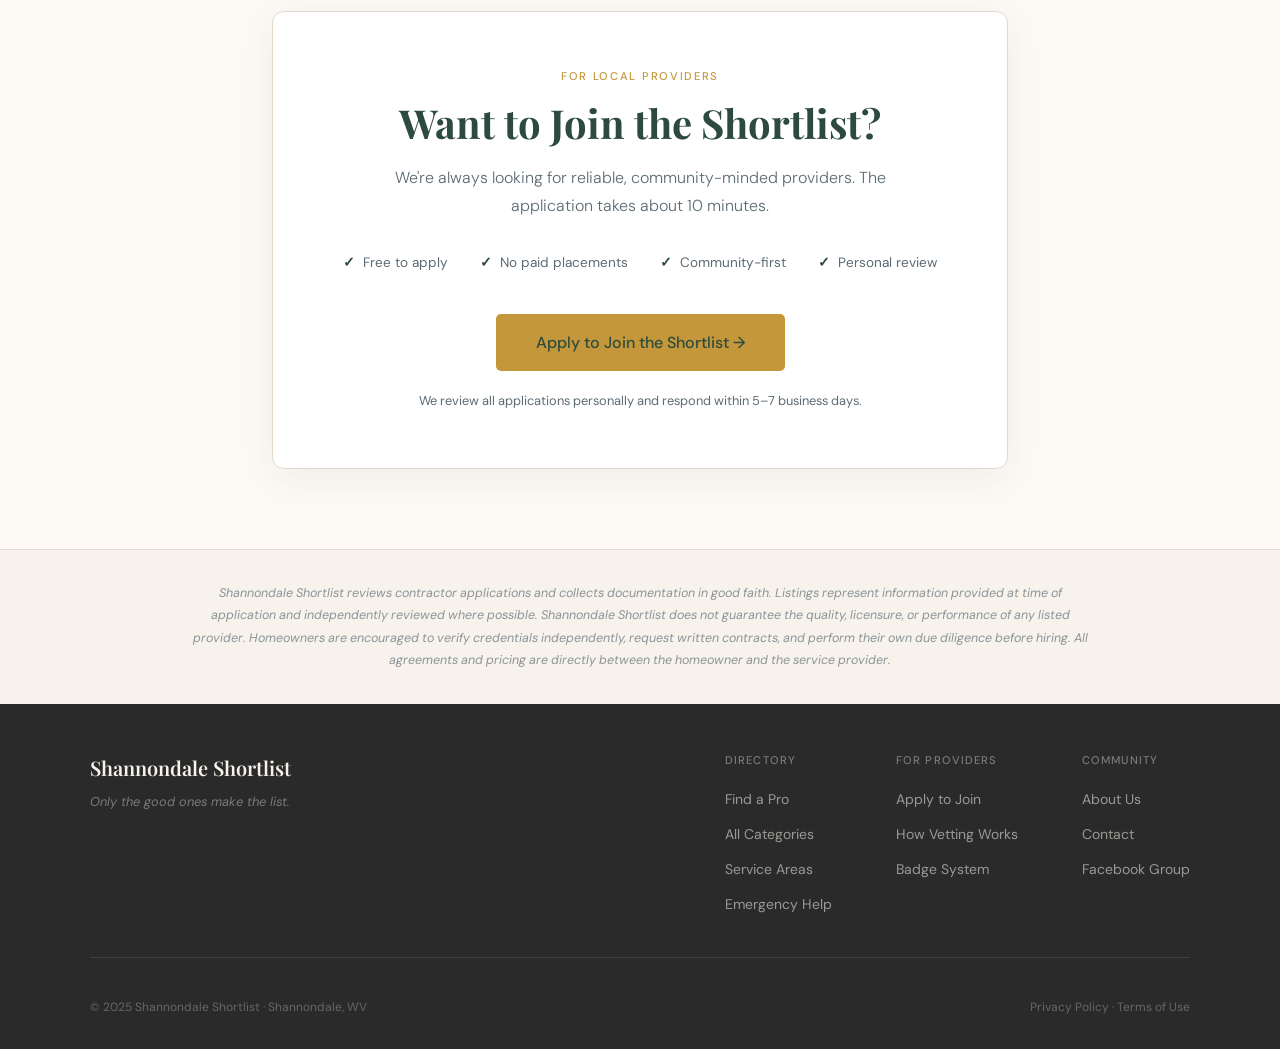
==== commit 428c5d79: "Add files via upload" ====
--- a/index.html
+++ b/index.html
@@ -144,7 +144,7 @@
 <section class="hero">
   <div class="hero-eyebrow">Serving Shannondale, Harpers Ferry &amp; Surrounding Communities</div>
   <h1 class="fade-up-1">Only the <em>Good Ones</em><br>Make the List.</h1>
-  <p class="hero-sub fade-up-2">A community-curated directory of trusted local contractors and service providers — built in Shannondale, for Shannondale and the surrounding communities we call home.</p>
+  <p class="hero-sub fade-up-2">A community-curated directory of trusted local contractors and service providers — from plumbers and electricians to lawn care, pet sitters, and everything in between. Built in Shannondale, for Shannondale and the surrounding communities we call home.</p>
   <div class="hero-actions fade-up-3">
     <a href="directory.html" class="btn-primary">
       <svg width="16" height="16" viewBox="0 0 24 24" fill="none" stroke="currentColor" stroke-width="2"><circle cx="11" cy="11" r="8"/><path d="m21 21-4.35-4.35"/></svg>
--- a/style.css
+++ b/style.css
@@ -514,7 +514,10 @@
   font-weight:500; cursor:pointer; transition:all 0.2s; white-space:nowrap;
 }
 .search-btn:hover { background:var(--forest-light); }
-.category-pills { display:flex; gap:0.5rem; margin-top:1rem; flex-wrap:wrap; }
+.category-pills {
+  display:flex; gap:0.5rem; margin-top:1rem;
+  flex-wrap:wrap;
+}
 .pill {
   padding:0.375rem 0.875rem; border-radius:100px;
   font-size:0.8rem; border:1px solid var(--border);
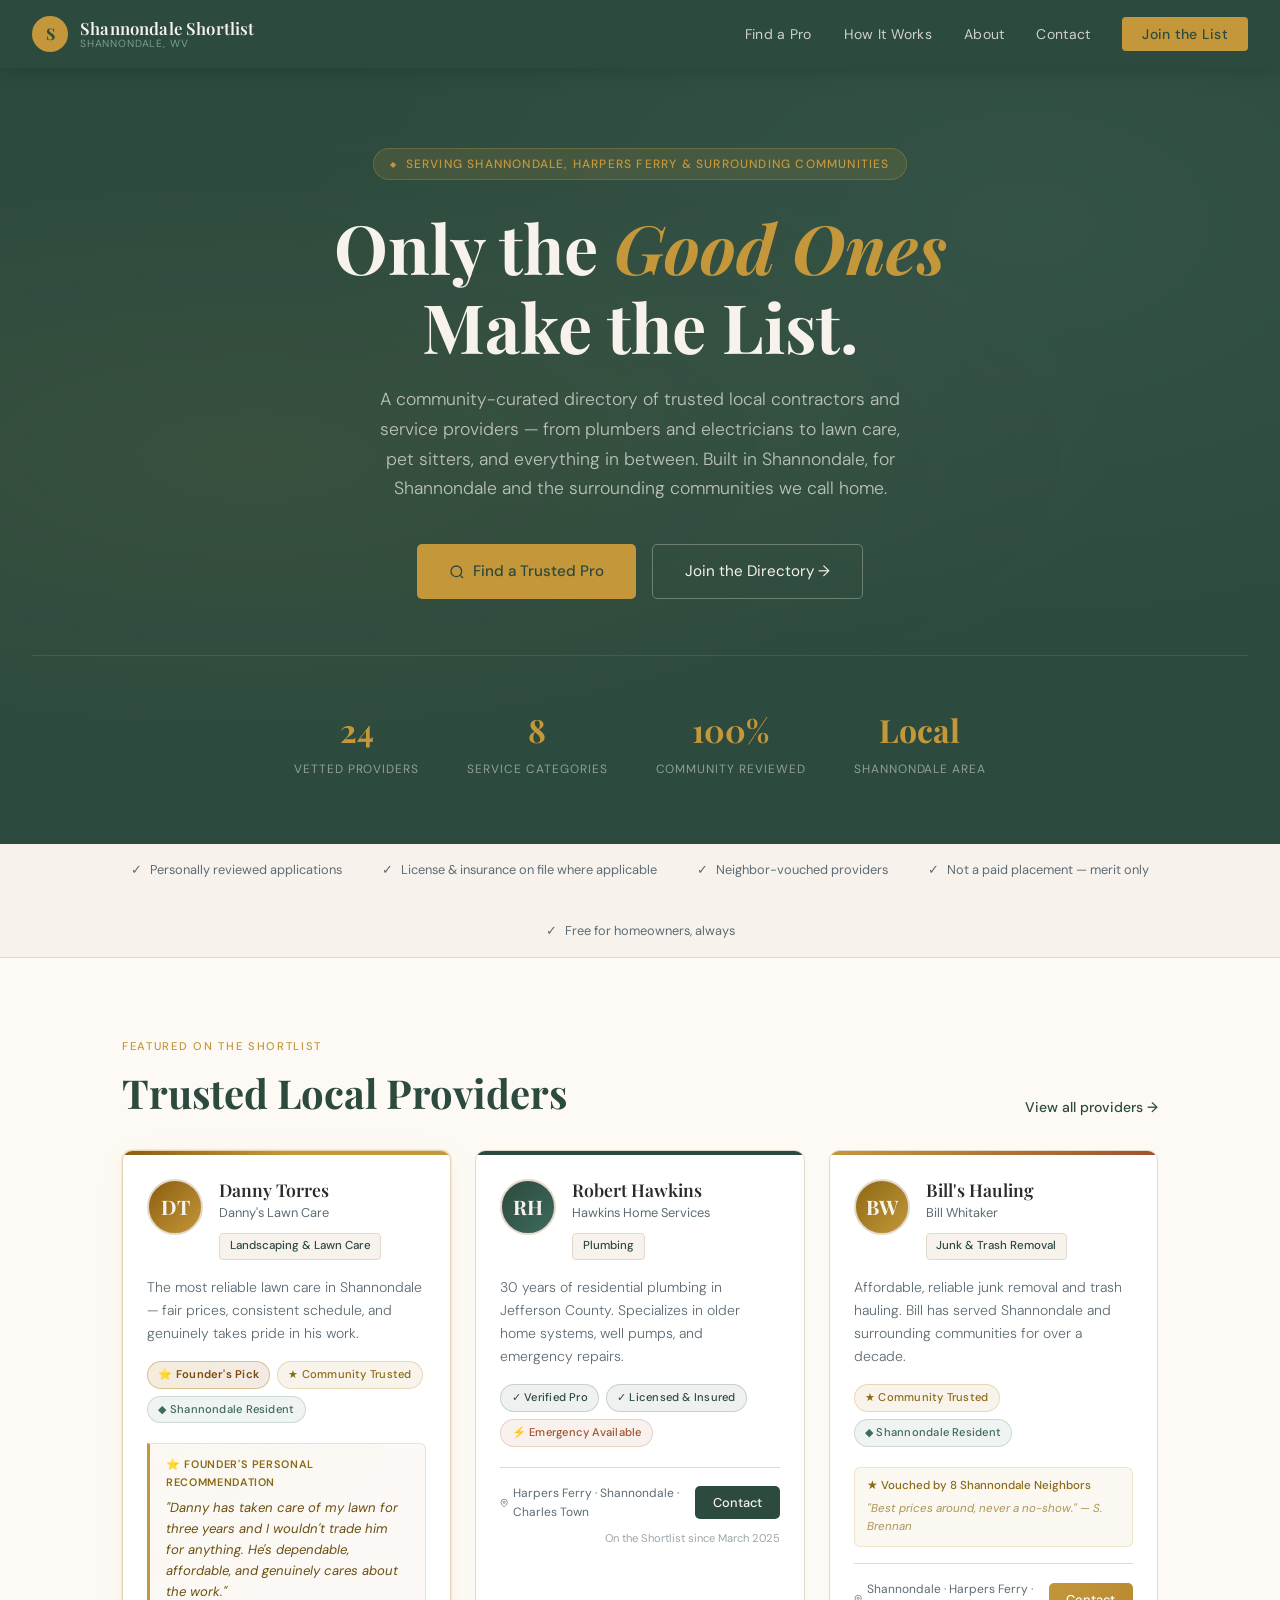
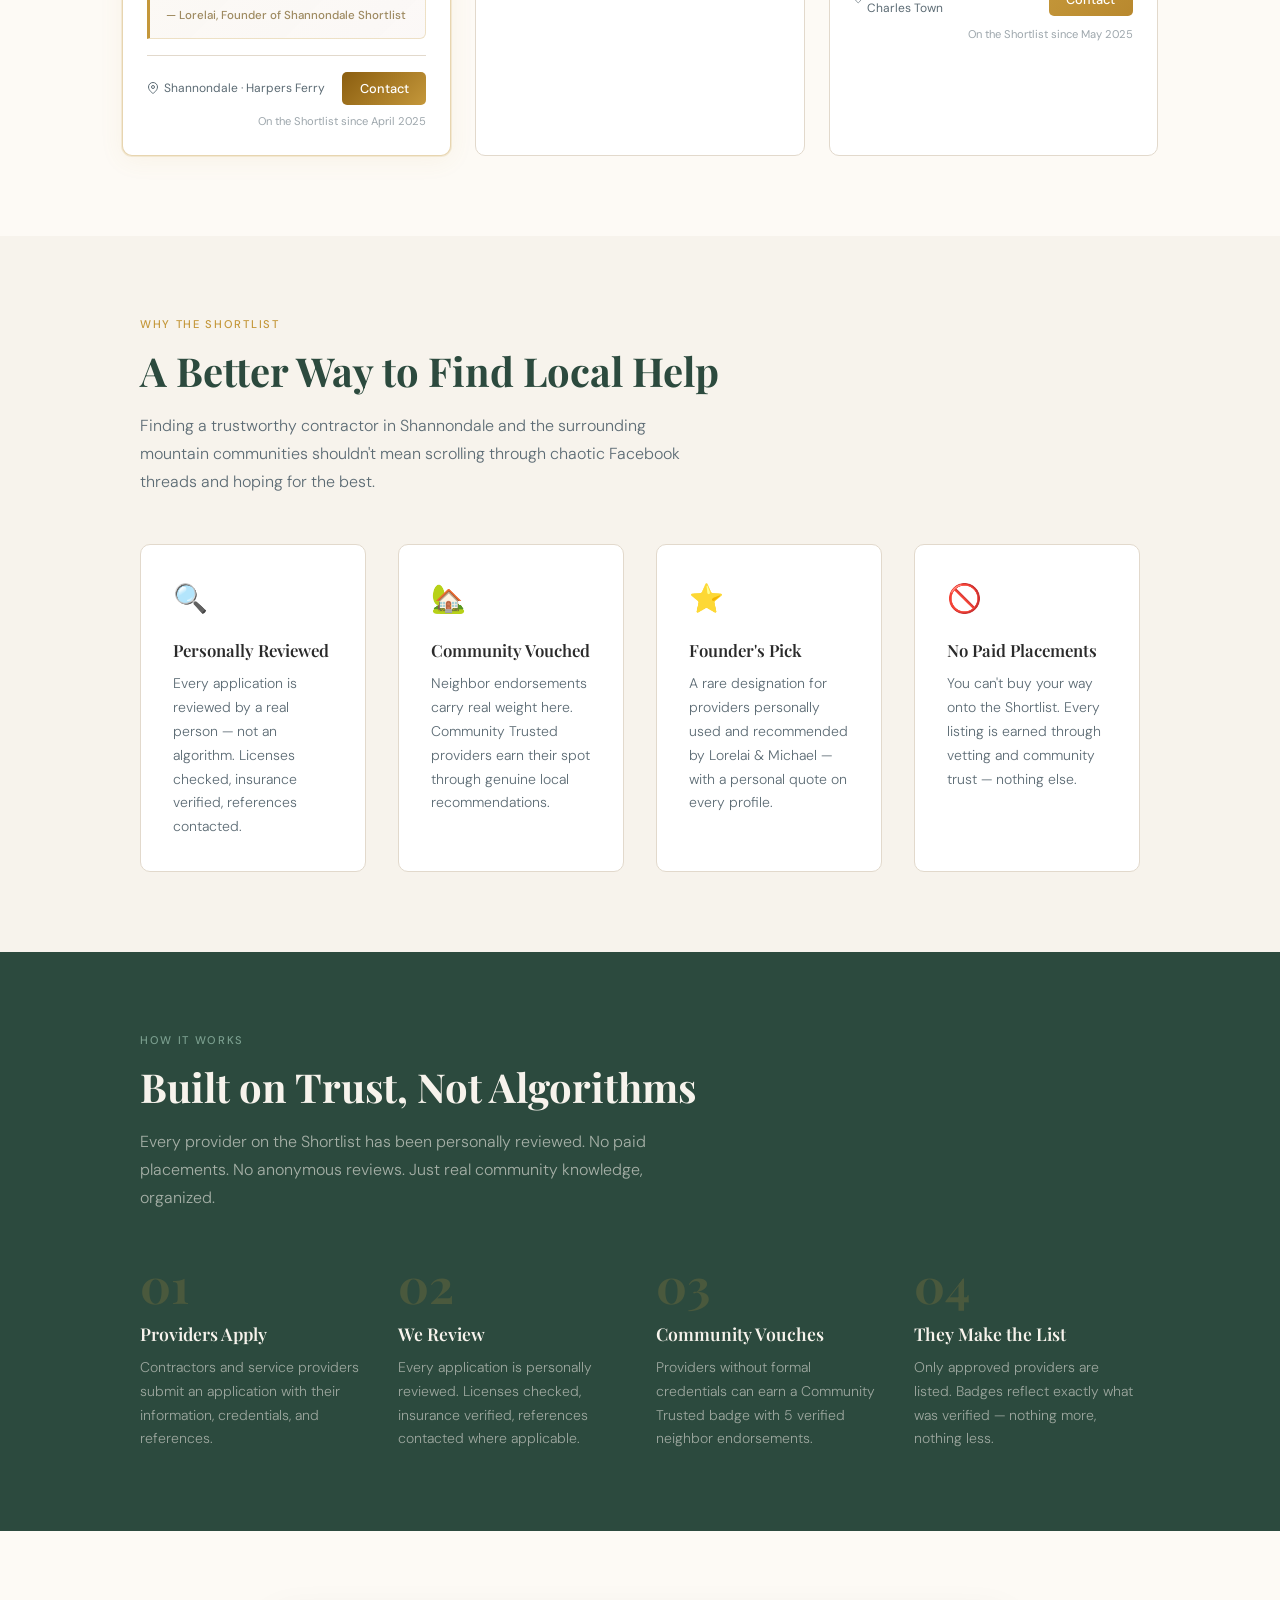
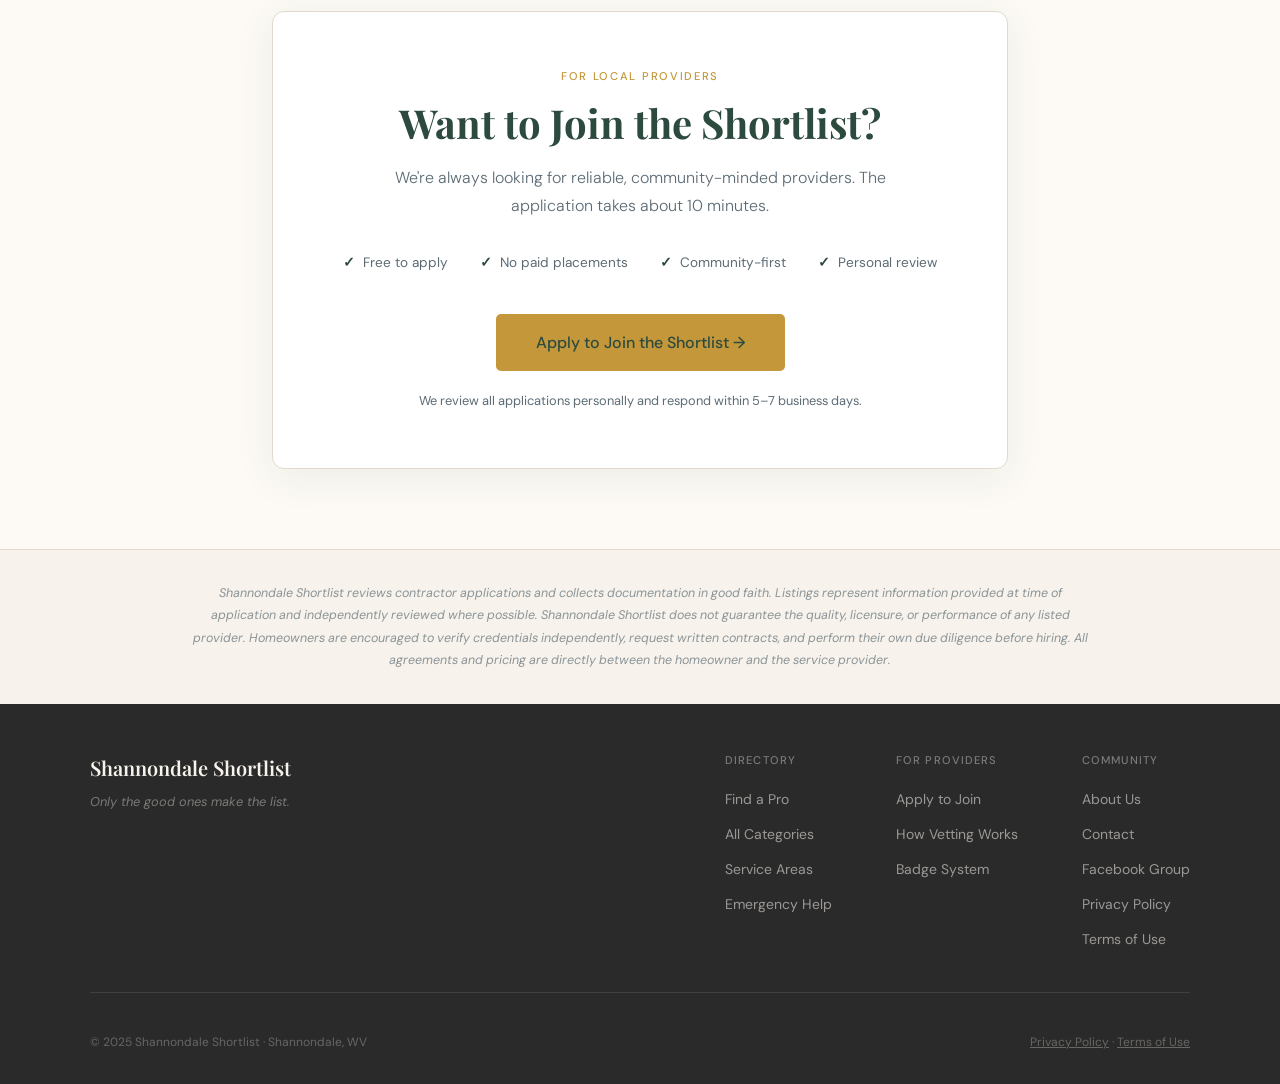
==== commit a8595d3a: "Add files via upload" ====
--- a/index.html
+++ b/index.html
@@ -411,13 +411,15 @@
             <li><a href="about.html">About Us</a></li>
             <li><a href="contact.html">Contact</a></li>
             <li><a href="https://facebook.com" target="_blank">Facebook Group</a></li>
+            <li><a href="privacy.html">Privacy Policy</a></li>
+            <li><a href="terms.html">Terms of Use</a></li>
           </ul>
         </div>
       </div>
     </div>
     <div class="footer-bottom">
       <span>© 2025 Shannondale Shortlist · Shannondale, WV</span>
-      <span>Privacy Policy · Terms of Use</span>
+      <span><a href="privacy.html" style="color:inherit;">Privacy Policy</a> · <a href="terms.html" style="color:inherit;">Terms of Use</a></span>
     </div>
   </div>
 </footer>
